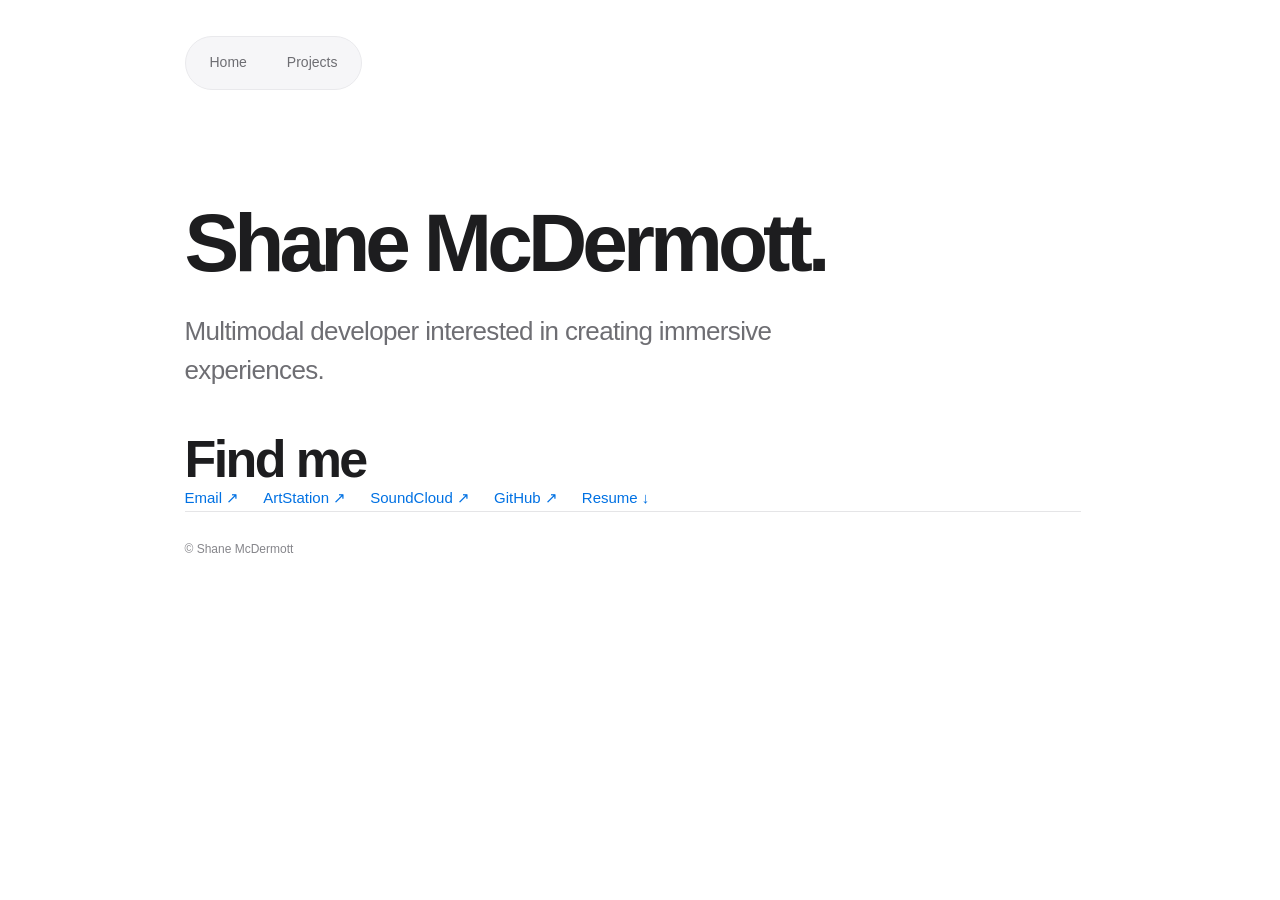
==== index.html @ 197b5765 "new" ====
<!doctype html>
<html lang="en">
<head>
    <meta charset="utf-8">
    <meta name="viewport" content="width=device-width, initial-scale=1">
    <meta name="description" content="Shane McDermott — multimodal developer interested in creating immersive experiences.">
    <title>Shane McDermott</title>
    <link rel="stylesheet" href="apple.css">
</head>

<body>
    <main>
        <nav class="site-nav" aria-label="Main navigation">
            <a href="index.html" aria-current="page">Home</a>
            <a href="projects.html">Projects</a>
        </nav>

        <header>
            <h1>Shane McDermott.</h1>
            <p class="intro">Multimodal developer interested in creating immersive experiences.</p>
        </header>

        <section class="find-me">
            <h2>Find me</h2>

            <div class="links">
                <a href="mailto:spmcder@gmail.com">Email ↗</a>

                <a
                    href="https://www.artstation.com/shanemcder"
                    target="_blank"
                    rel="noopener noreferrer"
                >ArtStation ↗</a>

                <a
                    href="https://soundcloud.com/centurycentury"
                    target="_blank"
                    rel="noopener noreferrer"
                >SoundCloud ↗</a>

                <a
                    href="https://github.com/shanemcder"
                    target="_blank"
                    rel="noopener noreferrer"
                >GitHub ↗</a>

                <a
                    href="resume.pdf"
                    download="Shane_McDermott_Resume.pdf"
                >Resume ↓</a>
            </div>
        </section>

        <footer>© Shane McDermott</footer>
    </main>
</body>
</html>
---- apple.css ----
:root
{
    font-family:
        -apple-system,
        BlinkMacSystemFont,
        "SF Pro Display",
        "Segoe UI",
        sans-serif;

    color-scheme: light;
    -webkit-font-smoothing: antialiased;

    scroll-behavior: smooth;
}

*
{
    box-sizing: border-box;
}

html
{
    overflow-y: scroll;
    scrollbar-gutter: stable;
    scroll-behavior: smooth;
}

body
{
    margin: 0;

    background: #fff;
    color: #1d1d1f;

    line-height: 1.65;
}

main
{
    max-width: 960px;

    margin: auto;

    padding: 36px 32px 64px;
}

a
{
    color: inherit;

    text-underline-offset: 4px;
}

a:focus-visible
{
    outline: 3px solid #0071e3;

    outline-offset: 5px;

    border-radius: 4px;
}


/* =========================
   NAVIGATION
   ========================= */

nav.site-nav
{
    position: sticky;

    top: 20px;

    z-index: 20;

    display: flex;

    align-items: center;
    flex-wrap: wrap;

    width: fit-content;
    max-width: 100%;

    gap: 4px;

    padding: 6px;

    margin: 0 0 112px;

    border: 1px solid #e9e9ec;
    border-radius: 999px;

    background: rgba(245, 245, 247, 0.88);

    backdrop-filter: blur(18px);
    -webkit-backdrop-filter: blur(18px);

    font-size: 14px;
    line-height: 1.4;
}

nav.site-nav a
{
    padding: 10px 18px;

    border-radius: 999px;

    color: #6e6e73;

    text-decoration: none;

    transition:
        background 180ms ease,
        color 180ms ease;
}

nav.site-nav a:hover
{
    color: #1d1d1f;

    background: #ebebee;
}


/* =========================
   TYPOGRAPHY
   ========================= */

h1
{
    max-width: 760px;

    margin: 0 0 28px;

    font-size: clamp(52px, 8vw, 82px);

    font-weight: 600;

    letter-spacing: -0.06em;

    line-height: 1;
}

h2
{
    margin: 0;

    font-size: clamp(36px, 5vw, 52px);

    font-weight: 600;

    letter-spacing: -0.05em;

    line-height: 1.05;
}

h3
{
    margin: 0 0 20px;

    font-size: clamp(30px, 4vw, 42px);

    font-weight: 600;

    letter-spacing: -0.045em;

    line-height: 1.1;
}

.eyebrow
{
    margin: 0 0 18px;

    color: #86868b;

    font-size: 12px;

    font-weight: 600;

    letter-spacing: 0.1em;

    text-transform: uppercase;
}


/* =========================
   HERO
   ========================= */

.hero
{
    min-height: 62vh;

    padding-bottom: 120px;
}

.intro
{
    max-width: 660px;

    margin: 0 0 42px;

    color: #6e6e73;

    font-size: clamp(20px, 2.7vw, 26px);

    font-weight: 400;

    letter-spacing: -0.025em;

    line-height: 1.5;
}


/* =========================
   LINKS
   ========================= */

.links
{
    display: flex;

    flex-wrap: wrap;

    gap: 24px;

    font-size: 15px;
}

.links a,
.video-link a
{
    color: #0071e3;

    text-decoration: none;
}

.links a:hover,
.video-link a:hover
{
    text-decoration: underline;
}


/* =========================
   SECTIONS
   ========================= */

.projects,
.about,
.contact
{
    scroll-margin-top: 120px;
}

.projects
{
    padding-top: 96px;
}

.section-heading
{
    margin-bottom: 72px;
}


/* =========================
   PROJECTS
   ========================= */

.project
{
    padding: 72px 0;

    border-top: 1px solid #e5e5e7;
}

.project:last-child
{
    border-bottom: 1px solid #e5e5e7;
}

.project p
{
    max-width: 680px;

    margin: 0 0 18px;

    color: #6e6e73;

    font-size: 17px;
}

.project .category
{
    margin-bottom: 18px;

    color: #86868b;

    font-size: 11px;

    font-weight: 600;

    letter-spacing: 0.1em;

    text-transform: uppercase;
}

.project .project-lead
{
    max-width: 720px;

    margin-bottom: 26px;

    color: #1d1d1f;

    font-size: 21px;

    letter-spacing: -0.02em;

    line-height: 1.5;
}

.project .tools
{
    margin: 30px 0;

    color: #86868b;

    font-size: 13px;
}


/* =========================
   VIDEO
   ========================= */

.project-video
{
    width: 100%;

    aspect-ratio: 16 / 9;

    overflow: hidden;

    margin-top: 40px;

    border: 1px solid #e5e5e7;

    border-radius: 24px;

    background: #f5f5f7;
}

.project-video iframe
{
    display: block;

    width: 100%;
    height: 100%;

    border: 0;
}

.project .video-link
{
    margin-top: 16px;

    font-size: 14px;
}


/* =========================
   CENTURY CENTURY
   ========================= */

.century-project
{
    padding-top: 88px;
    padding-bottom: 88px;
}

.project-button
{
    display: inline-flex;

    align-items: center;

    margin-top: 18px;

    padding: 13px 22px;

    border-radius: 999px;

    background: #1d1d1f;

    color: #fff;

    font-size: 14px;

    font-weight: 500;

    text-decoration: none;

    transition:
        transform 180ms ease,
        background 180ms ease;
}

.project-button:hover
{
    background: #000;

    transform: translateY(-2px);
}


/* =========================
   ABOUT
   ========================= */

.about
{
    padding: 140px 0;

    border-bottom: 1px solid #e5e5e7;
}

.about h2
{
    margin-bottom: 36px;
}

.about > p:not(.eyebrow)
{
    max-width: 700px;

    margin: 0 0 22px;

    color: #6e6e73;

    font-size: 19px;

    letter-spacing: -0.015em;

    line-height: 1.65;
}


/* =========================
   CONTACT
   ========================= */

.contact
{
    padding: 140px 0 120px;
}

.contact h2
{
    margin-bottom: 28px;
}

.contact > p:not(.eyebrow)
{
    max-width: 620px;

    margin: 0 0 36px;

    color: #6e6e73;

    font-size: 18px;
}


/* =========================
   FOOTER
   ========================= */

footer
{
    padding-top: 28px;

    border-top: 1px solid #e5e5e7;

    color: #86868b;

    font-size: 12px;
}


/* =========================
   MOBILE
   ========================= */

@media (max-width: 600px)
{
    main
    {
        padding: 24px 22px 48px;
    }

    nav.site-nav
    {
        top: 12px;

        margin-bottom: 80px;
    }

    nav.site-nav a
    {
        padding: 9px 12px;

        font-size: 13px;
    }

    .hero
    {
        min-height: auto;

        padding-bottom: 100px;
    }

    .intro
    {
        margin-bottom: 36px;
    }

    .projects
    {
        padding-top: 72px;
    }

    .section-heading
    {
        margin-bottom: 52px;
    }

    .project
    {
        padding: 56px 0;
    }

    .project-video
    {
        margin-top: 32px;

        border-radius: 14px;
    }

    .about,
    .contact
    {
        padding: 100px 0;
    }
}


/* =========================
   REDUCED MOTION
   ========================= */

@media (prefers-reduced-motion: reduce)
{
    html
    {
        scroll-behavior: auto;
    }

    nav.site-nav a,
    .project-button
    {
        transition: none;
    }

    .project-button:hover
    {
        transform: none;
    }
}
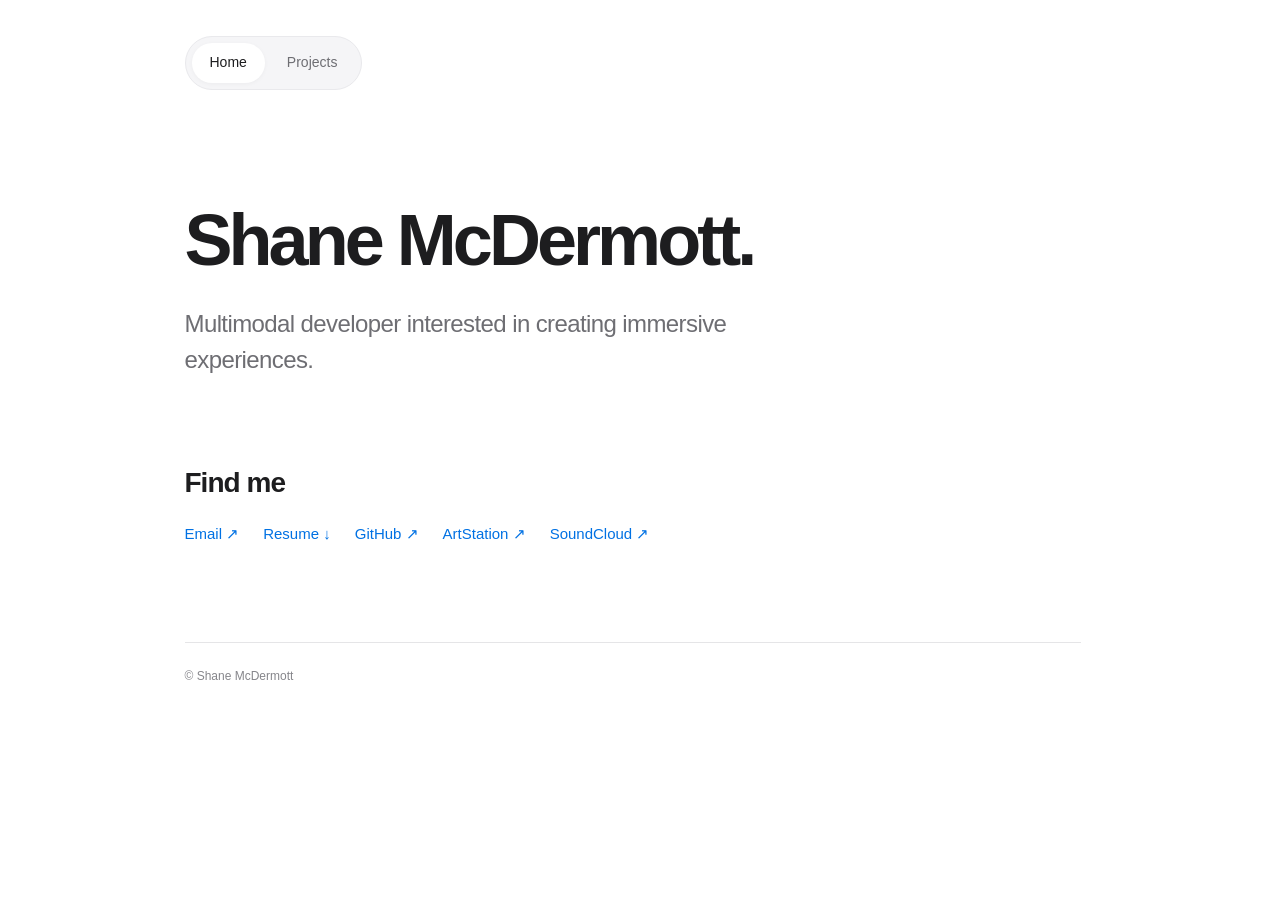
==== commit 82475709: "new vers" ====
--- a/index.html
+++ b/index.html
@@ -21,35 +21,35 @@
         </header>
 
         <section class="find-me">
-            <h2>Find me</h2>
+    <h2>Find me</h2>
 
-            <div class="links">
-                <a href="mailto:spmcder@gmail.com">Email ↗</a>
+    <div class="links">
+        <a href="mailto:spmcder@gmail.com">Email ↗</a>
 
-                <a
-                    href="https://www.artstation.com/shanemcder"
-                    target="_blank"
-                    rel="noopener noreferrer"
-                >ArtStation ↗</a>
+        <a
+            href="resume.pdf"
+            download="Shane_McDermott_Resume.pdf"
+        >Resume ↓</a>
 
-                <a
-                    href="https://soundcloud.com/centurycentury"
-                    target="_blank"
-                    rel="noopener noreferrer"
-                >SoundCloud ↗</a>
+        <a
+            href="https://github.com/shanemcder"
+            target="_blank"
+            rel="noopener noreferrer"
+        >GitHub ↗</a>
 
-                <a
-                    href="https://github.com/shanemcder"
-                    target="_blank"
-                    rel="noopener noreferrer"
-                >GitHub ↗</a>
+        <a
+            href="https://www.artstation.com/shanemcder"
+            target="_blank"
+            rel="noopener noreferrer"
+        >ArtStation ↗</a>
 
-                <a
-                    href="resume.pdf"
-                    download="Shane_McDermott_Resume.pdf"
-                >Resume ↓</a>
-            </div>
-        </section>
+        <a
+            href="https://soundcloud.com/centurycentury"
+            target="_blank"
+            rel="noopener noreferrer"
+        >SoundCloud ↗</a>
+    </div>
+</section>
 
         <footer>© Shane McDermott</footer>
     </main>
--- a/apple.css
+++ b/apple.css
@@ -1,16 +1,8 @@
 :root
 {
-    font-family:
-        -apple-system,
-        BlinkMacSystemFont,
-        "SF Pro Display",
-        "Segoe UI",
-        sans-serif;
-
+    font-family: -apple-system, BlinkMacSystemFont, "SF Pro Display", "Segoe UI", sans-serif;
     color-scheme: light;
     -webkit-font-smoothing: antialiased;
-
-    scroll-behavior: smooth;
 }
 
 *
@@ -22,59 +14,54 @@
 {
     overflow-y: scroll;
     scrollbar-gutter: stable;
-    scroll-behavior: smooth;
 }
 
 body
 {
     margin: 0;
-
     background: #fff;
     color: #1d1d1f;
-
     line-height: 1.65;
 }
 
 main
 {
     max-width: 960px;
-
     margin: auto;
-
     padding: 36px 32px 64px;
 }
 
 a
 {
     color: inherit;
-
     text-underline-offset: 4px;
 }
 
-a:focus-visible
+button,
+input
+{
+    font: inherit;
+}
+
+button
+{
+    cursor: pointer;
+}
+
+a:focus-visible,
+button:focus-visible,
+input:focus-visible
 {
     outline: 3px solid #0071e3;
-
     outline-offset: 5px;
-
-    border-radius: 4px;
-}
-
-
-/* =========================
-   NAVIGATION
-   ========================= */
+}
+
+
+/* NAVIGATION */
 
 nav.site-nav
 {
-    position: sticky;
-
-    top: 20px;
-
-    z-index: 20;
-
     display: flex;
-
     align-items: center;
     flex-wrap: wrap;
 
@@ -90,10 +77,7 @@
     border: 1px solid #e9e9ec;
     border-radius: 999px;
 
-    background: rgba(245, 245, 247, 0.88);
-
-    backdrop-filter: blur(18px);
-    -webkit-backdrop-filter: blur(18px);
+    background: #f5f5f7;
 
     font-size: 14px;
     line-height: 1.4;
@@ -117,109 +101,76 @@
 nav.site-nav a:hover
 {
     color: #1d1d1f;
-
     background: #ebebee;
 }
 
-
-/* =========================
-   TYPOGRAPHY
-   ========================= */
+nav.site-nav a[aria-current="page"]
+{
+    color: #1d1d1f;
+    background: #fff;
+
+    text-decoration: none;
+
+    box-shadow: 0 1px 4px #0000000a;
+}
+
+
+/* HEADINGS */
 
 h1
 {
-    max-width: 760px;
+    font-size: clamp(44px, 7vw, 72px);
+
+    font-weight: 600;
+
+    letter-spacing: -0.055em;
+
+    line-height: 1.06;
 
     margin: 0 0 28px;
-
-    font-size: clamp(52px, 8vw, 82px);
+}
+
+h2
+{
+    font-size: 28px;
 
     font-weight: 600;
 
-    letter-spacing: -0.06em;
-
-    line-height: 1;
-}
-
-h2
-{
-    margin: 0;
-
-    font-size: clamp(36px, 5vw, 52px);
-
-    font-weight: 600;
-
-    letter-spacing: -0.05em;
-
-    line-height: 1.05;
-}
-
-h3
-{
-    margin: 0 0 20px;
-
-    font-size: clamp(30px, 4vw, 42px);
-
-    font-weight: 600;
-
-    letter-spacing: -0.045em;
-
-    line-height: 1.1;
-}
-
-.eyebrow
-{
-    margin: 0 0 18px;
-
-    color: #86868b;
-
-    font-size: 12px;
-
-    font-weight: 600;
-
-    letter-spacing: 0.1em;
-
-    text-transform: uppercase;
-}
-
-
-/* =========================
-   HERO
-   ========================= */
-
-.hero
-{
-    min-height: 62vh;
-
-    padding-bottom: 120px;
-}
+    letter-spacing: -0.035em;
+
+    line-height: 1.2;
+
+    margin: 0 0 22px;
+}
+
+
+/* HOME */
 
 .intro
 {
-    max-width: 660px;
-
-    margin: 0 0 42px;
+    max-width: 620px;
+
+    font-size: clamp(19px, 2.5vw, 24px);
+
+    font-weight: 400;
+
+    letter-spacing: -0.025em;
+
+    line-height: 1.5;
 
     color: #6e6e73;
 
-    font-size: clamp(20px, 2.7vw, 26px);
-
-    font-weight: 400;
-
-    letter-spacing: -0.025em;
-
-    line-height: 1.5;
-}
-
-
-/* =========================
-   LINKS
-   ========================= */
+    margin: 0 0 88px;
+}
+
+.find-me
+{
+    margin-bottom: 96px;
+}
 
 .links
 {
     display: flex;
-
     flex-wrap: wrap;
 
     gap: 24px;
@@ -242,98 +193,68 @@
 }
 
 
-/* =========================
-   SECTIONS
-   ========================= */
-
-.projects,
-.about,
-.contact
-{
-    scroll-margin-top: 120px;
-}
+/* PROJECTS */
 
 .projects
 {
-    padding-top: 96px;
-}
-
-.section-heading
-{
-    margin-bottom: 72px;
-}
-
-
-/* =========================
-   PROJECTS
-   ========================= */
-
-.project
-{
-    padding: 72px 0;
+    margin-top: 64px;
+    margin-bottom: 80px;
+}
+
+article
+{
+    padding: 40px 0;
 
     border-top: 1px solid #e5e5e7;
 }
 
-.project:last-child
-{
-    border-bottom: 1px solid #e5e5e7;
-}
-
-.project p
+article:first-child
+{
+    padding-top: 32px;
+}
+
+article h2
+{
+    margin-bottom: 18px;
+}
+
+article p
 {
     max-width: 680px;
 
+    font-size: 17px;
+
+    color: #6e6e73;
+
     margin: 0 0 18px;
-
-    color: #6e6e73;
-
-    font-size: 17px;
-}
-
-.project .category
-{
-    margin-bottom: 18px;
+}
+
+article .category
+{
+    font-size: 11px;
+
+    font-weight: 600;
+
+    letter-spacing: 0.1em;
+
+    text-transform: uppercase;
 
     color: #86868b;
 
-    font-size: 11px;
-
-    font-weight: 600;
-
-    letter-spacing: 0.1em;
-
-    text-transform: uppercase;
-}
-
-.project .project-lead
-{
-    max-width: 720px;
-
-    margin-bottom: 26px;
-
-    color: #1d1d1f;
-
-    font-size: 21px;
-
-    letter-spacing: -0.02em;
-
-    line-height: 1.5;
-}
-
-.project .tools
-{
-    margin: 30px 0;
+    margin-bottom: 16px;
+}
+
+.tools
+{
+    margin: 24px 0;
+
+    font-size: 13px;
 
     color: #86868b;
-
-    font-size: 13px;
-}
-
-
-/* =========================
-   VIDEO
-   ========================= */
+}
+
+
+/* PROJECT VIDEO */
 
 .project-video
 {
@@ -343,13 +264,13 @@
 
     overflow: hidden;
 
-    margin-top: 40px;
-
     border: 1px solid #e5e5e7;
 
-    border-radius: 24px;
+    border-radius: 20px;
 
     background: #f5f5f7;
+
+    margin-top: 32px;
 }
 
 .project-video iframe
@@ -362,7 +283,7 @@
     border: 0;
 }
 
-.project .video-link
+article .video-link
 {
     margin-top: 16px;
 
@@ -370,128 +291,21 @@
 }
 
 
-/* =========================
-   CENTURY CENTURY
-   ========================= */
-
-.century-project
-{
-    padding-top: 88px;
-    padding-bottom: 88px;
-}
-
-.project-button
-{
-    display: inline-flex;
-
-    align-items: center;
-
-    margin-top: 18px;
-
-    padding: 13px 22px;
-
-    border-radius: 999px;
-
-    background: #1d1d1f;
-
-    color: #fff;
-
-    font-size: 14px;
-
-    font-weight: 500;
-
-    text-decoration: none;
-
-    transition:
-        transform 180ms ease,
-        background 180ms ease;
-}
-
-.project-button:hover
-{
-    background: #000;
-
-    transform: translateY(-2px);
-}
-
-
-/* =========================
-   ABOUT
-   ========================= */
-
-.about
-{
-    padding: 140px 0;
-
-    border-bottom: 1px solid #e5e5e7;
-}
-
-.about h2
-{
-    margin-bottom: 36px;
-}
-
-.about > p:not(.eyebrow)
-{
-    max-width: 700px;
-
-    margin: 0 0 22px;
-
-    color: #6e6e73;
-
-    font-size: 19px;
-
-    letter-spacing: -0.015em;
-
-    line-height: 1.65;
-}
-
-
-/* =========================
-   CONTACT
-   ========================= */
-
-.contact
-{
-    padding: 140px 0 120px;
-}
-
-.contact h2
-{
-    margin-bottom: 28px;
-}
-
-.contact > p:not(.eyebrow)
-{
-    max-width: 620px;
-
-    margin: 0 0 36px;
-
-    color: #6e6e73;
-
-    font-size: 18px;
-}
-
-
-/* =========================
-   FOOTER
-   ========================= */
+/* FOOTER */
 
 footer
 {
-    padding-top: 28px;
+    padding-top: 24px;
 
     border-top: 1px solid #e5e5e7;
 
+    font-size: 12px;
+
     color: #86868b;
-
-    font-size: 12px;
-}
-
-
-/* =========================
-   MOBILE
-   ========================= */
+}
+
+
+/* MOBILE */
 
 @media (max-width: 600px)
 {
@@ -502,8 +316,6 @@
 
     nav.site-nav
     {
-        top: 12px;
-
         margin-bottom: 80px;
     }
 
@@ -514,67 +326,39 @@
         font-size: 13px;
     }
 
-    .hero
-    {
-        min-height: auto;
-
-        padding-bottom: 100px;
+    h1
+    {
+        font-size: 44px;
     }
 
     .intro
     {
-        margin-bottom: 36px;
+        margin-bottom: 64px;
     }
 
     .projects
     {
-        padding-top: 72px;
-    }
-
-    .section-heading
-    {
-        margin-bottom: 52px;
-    }
-
-    .project
-    {
-        padding: 56px 0;
+        margin-top: 48px;
+    }
+
+    article
+    {
+        padding: 36px 0;
     }
 
     .project-video
     {
-        margin-top: 32px;
-
         border-radius: 14px;
     }
-
-    .about,
-    .contact
-    {
-        padding: 100px 0;
-    }
-}
-
-
-/* =========================
-   REDUCED MOTION
-   ========================= */
+}
+
+
+/* REDUCED MOTION */
 
 @media (prefers-reduced-motion: reduce)
 {
-    html
-    {
-        scroll-behavior: auto;
-    }
-
-    nav.site-nav a,
-    .project-button
+    nav.site-nav a
     {
         transition: none;
     }
-
-    .project-button:hover
-    {
-        transform: none;
-    }
 }
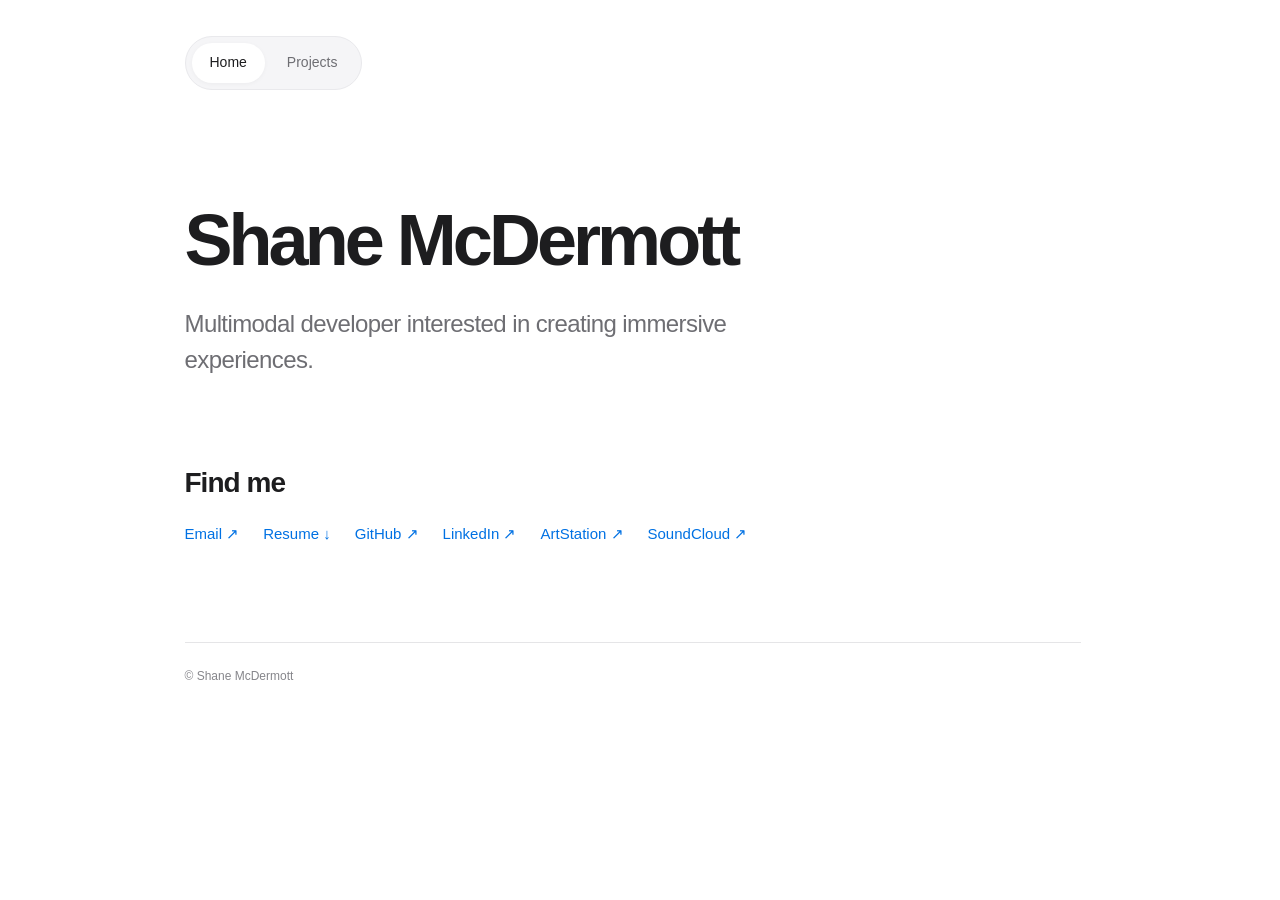
==== commit 7e2a9bfd: "change" ====
--- a/index.html
+++ b/index.html
@@ -16,7 +16,7 @@
         </nav>
 
         <header>
-            <h1>Shane McDermott.</h1>
+            <h1>Shane McDermott</h1>
             <p class="intro">Multimodal developer interested in creating immersive experiences.</p>
         </header>
 
@@ -38,6 +38,12 @@
         >GitHub ↗</a>
 
         <a
+            href="https://www.linkedin.com/in/shanemcdermott-ucf/"
+            target="_blank"
+            rel="noopener noreferrer"
+        >LinkedIn ↗</a>
+
+        <a
             href="https://www.artstation.com/shanemcder"
             target="_blank"
             rel="noopener noreferrer"
--- a/apple.css
+++ b/apple.css
@@ -69,9 +69,7 @@
     max-width: 100%;
 
     gap: 4px;
-
     padding: 6px;
-
     margin: 0 0 112px;
 
     border: 1px solid #e9e9ec;
@@ -254,32 +252,71 @@
 }
 
 
-/* PROJECT VIDEO */
-
-.project-video
-{
-    width: 100%;
-
-    aspect-ratio: 16 / 9;
+/* ST. AUGUSTINE GALLERY */
+
+.project-gallery
+{
+    display: grid;
+
+    grid-template-columns: 1fr 1fr;
+
+    gap: 16px;
+
+    margin-top: 32px;
+    margin-bottom: 16px;
+}
+
+.project-gallery figure
+{
+    margin: 0;
 
     overflow: hidden;
 
     border: 1px solid #e5e5e7;
-
     border-radius: 20px;
 
     background: #f5f5f7;
-
-    margin-top: 32px;
-}
-
-.project-video iframe
+}
+
+.project-gallery img
 {
     display: block;
 
     width: 100%;
     height: 100%;
 
+    aspect-ratio: 4 / 3;
+
+    object-fit: cover;
+}
+
+
+/* PROJECT VIDEO */
+
+.project-video
+{
+    width: 100%;
+
+    aspect-ratio: 16 / 9;
+
+    overflow: hidden;
+
+    border: 1px solid #e5e5e7;
+
+    border-radius: 20px;
+
+    background: #f5f5f7;
+
+    margin-top: 16px;
+}
+
+.project-video iframe
+{
+    display: block;
+
+    width: 100%;
+    height: 100%;
+
     border: 0;
 }
 
@@ -291,6 +328,136 @@
 }
 
 
+/* TASKMASTER CAROUSEL */
+
+.taskmaster-carousel
+{
+    position: relative;
+
+    display: flex;
+
+    align-items: center;
+    justify-content: center;
+
+    gap: 24px;
+
+    margin-top: 36px;
+}
+
+.carousel-screen
+{
+    display: flex;
+
+    align-items: center;
+    justify-content: center;
+
+    width: 100%;
+    max-width: 340px;
+
+    overflow: hidden;
+
+    border: 1px solid #e5e5e7;
+    border-radius: 24px;
+
+    background: #f5f5f7;
+
+    box-shadow: 0 12px 30px #0000000d;
+}
+
+.carousel-screen img
+{
+    display: block;
+
+    width: 100%;
+    height: auto;
+
+    user-select: none;
+
+    -webkit-user-drag: none;
+}
+
+.carousel-arrow
+{
+    display: flex;
+
+    align-items: center;
+    justify-content: center;
+
+    flex-shrink: 0;
+
+    width: 44px;
+    height: 44px;
+
+    padding: 0;
+
+    border: 1px solid #e5e5e7;
+    border-radius: 50%;
+
+    background: #f5f5f7;
+
+    color: #1d1d1f;
+
+    font-size: 30px;
+    font-weight: 300;
+
+    line-height: 1;
+
+    transition:
+        background 180ms ease,
+        transform 180ms ease;
+}
+
+.carousel-arrow:hover
+{
+    background: #ebebee;
+
+    transform: scale(1.05);
+}
+
+.carousel-dots
+{
+    display: flex;
+
+    align-items: center;
+    justify-content: center;
+
+    gap: 8px;
+
+    margin-top: 20px;
+}
+
+.carousel-dot
+{
+    width: 7px;
+    height: 7px;
+
+    padding: 0;
+
+    border: 0;
+    border-radius: 50%;
+
+    background: #d2d2d7;
+
+    cursor: pointer;
+
+    transition:
+        background 180ms ease,
+        transform 180ms ease;
+}
+
+.carousel-dot:hover
+{
+    background: #86868b;
+}
+
+.carousel-dot.active
+{
+    background: #1d1d1f;
+
+    transform: scale(1.2);
+}
+
+
 /* FOOTER */
 
 footer
@@ -346,10 +513,57 @@
         padding: 36px 0;
     }
 
+
+    /* ST. AUGUSTINE */
+
+    .project-gallery
+    {
+        grid-template-columns: 1fr;
+
+        gap: 14px;
+    }
+
+    .project-gallery figure
+    {
+        border-radius: 14px;
+    }
+
     .project-video
     {
         border-radius: 14px;
     }
+
+
+    /* TASKMASTER */
+
+    .taskmaster-carousel
+    {
+        gap: 10px;
+
+        margin-top: 30px;
+    }
+
+    .carousel-screen
+    {
+        max-width: 280px;
+
+        border-radius: 18px;
+    }
+
+    .carousel-arrow
+    {
+        width: 36px;
+        height: 36px;
+
+        font-size: 26px;
+    }
+
+    .carousel-dots
+    {
+        gap: 7px;
+
+        margin-top: 16px;
+    }
 }
 
 
@@ -357,8 +571,16 @@
 
 @media (prefers-reduced-motion: reduce)
 {
-    nav.site-nav a
+    nav.site-nav a,
+    .carousel-arrow,
+    .carousel-dot
     {
         transition: none;
     }
+
+    .carousel-arrow:hover,
+    .carousel-dot.active
+    {
+        transform: none;
+    }
 }
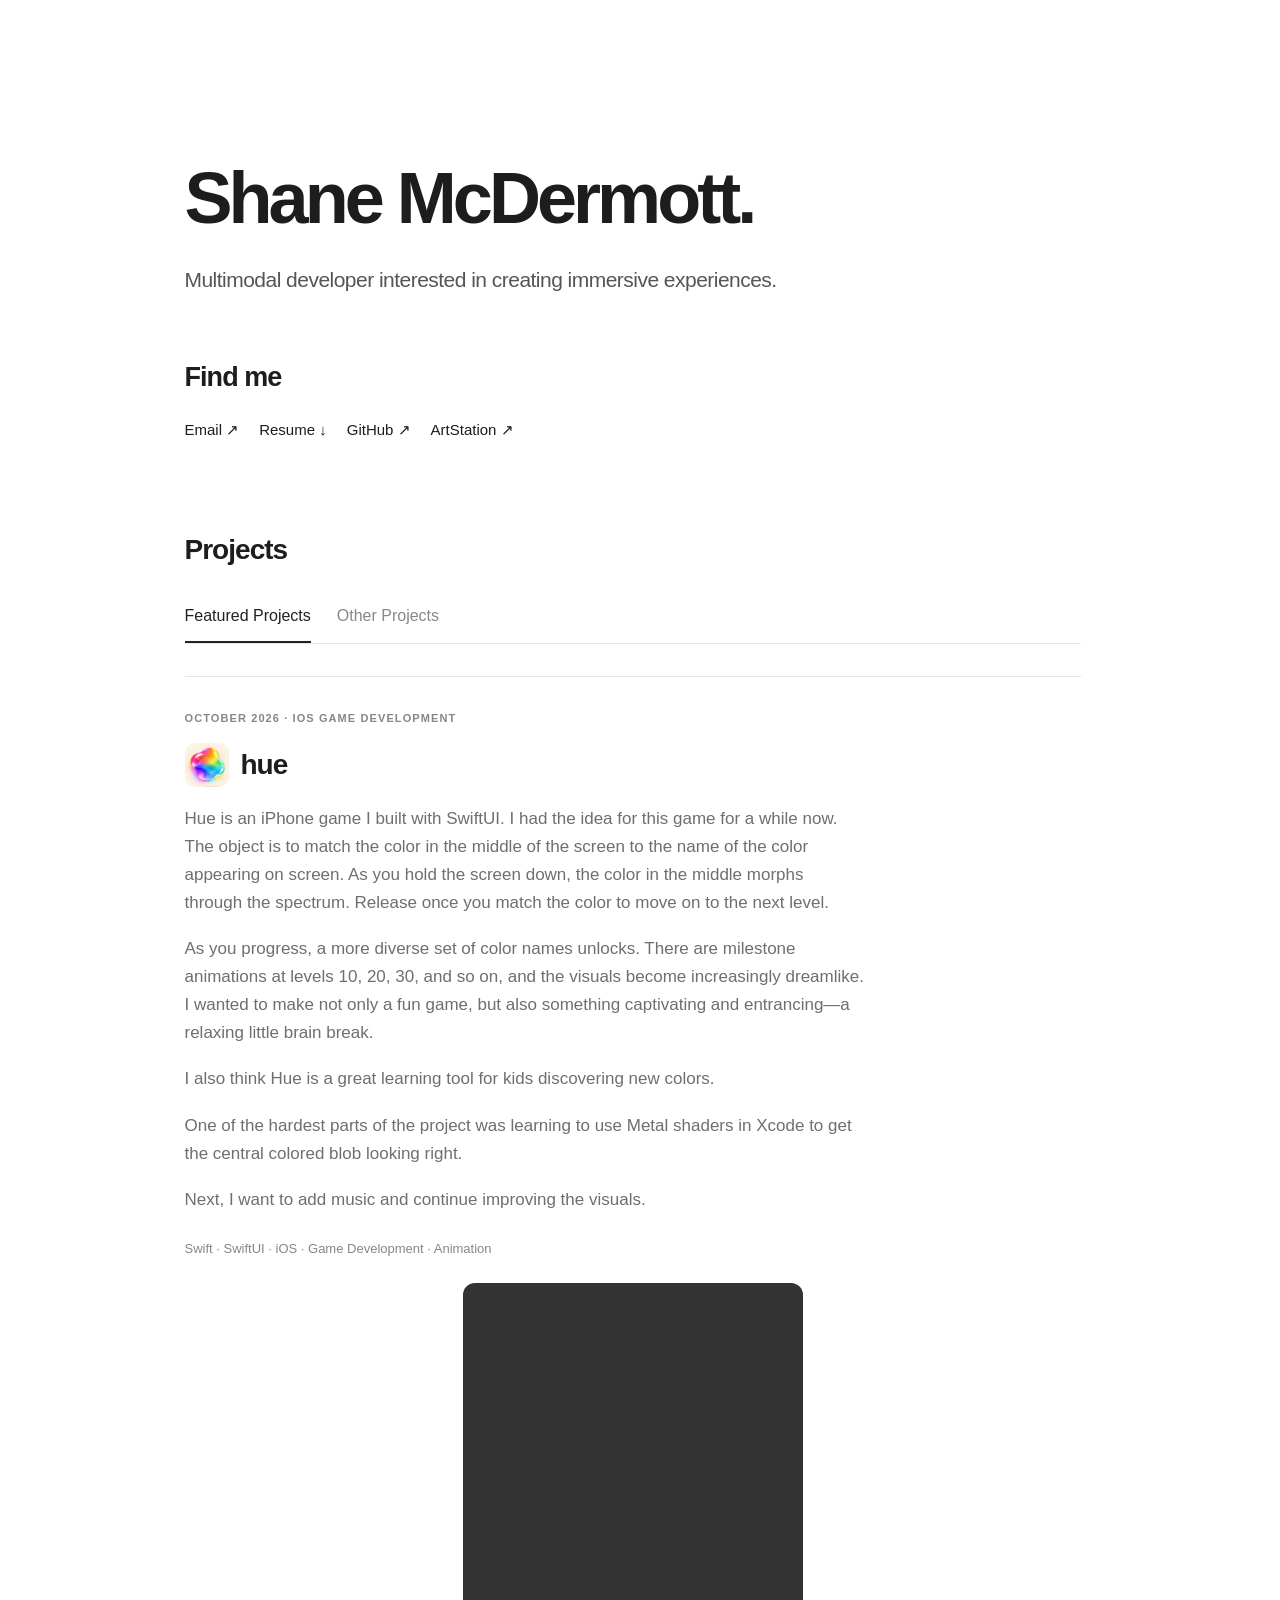
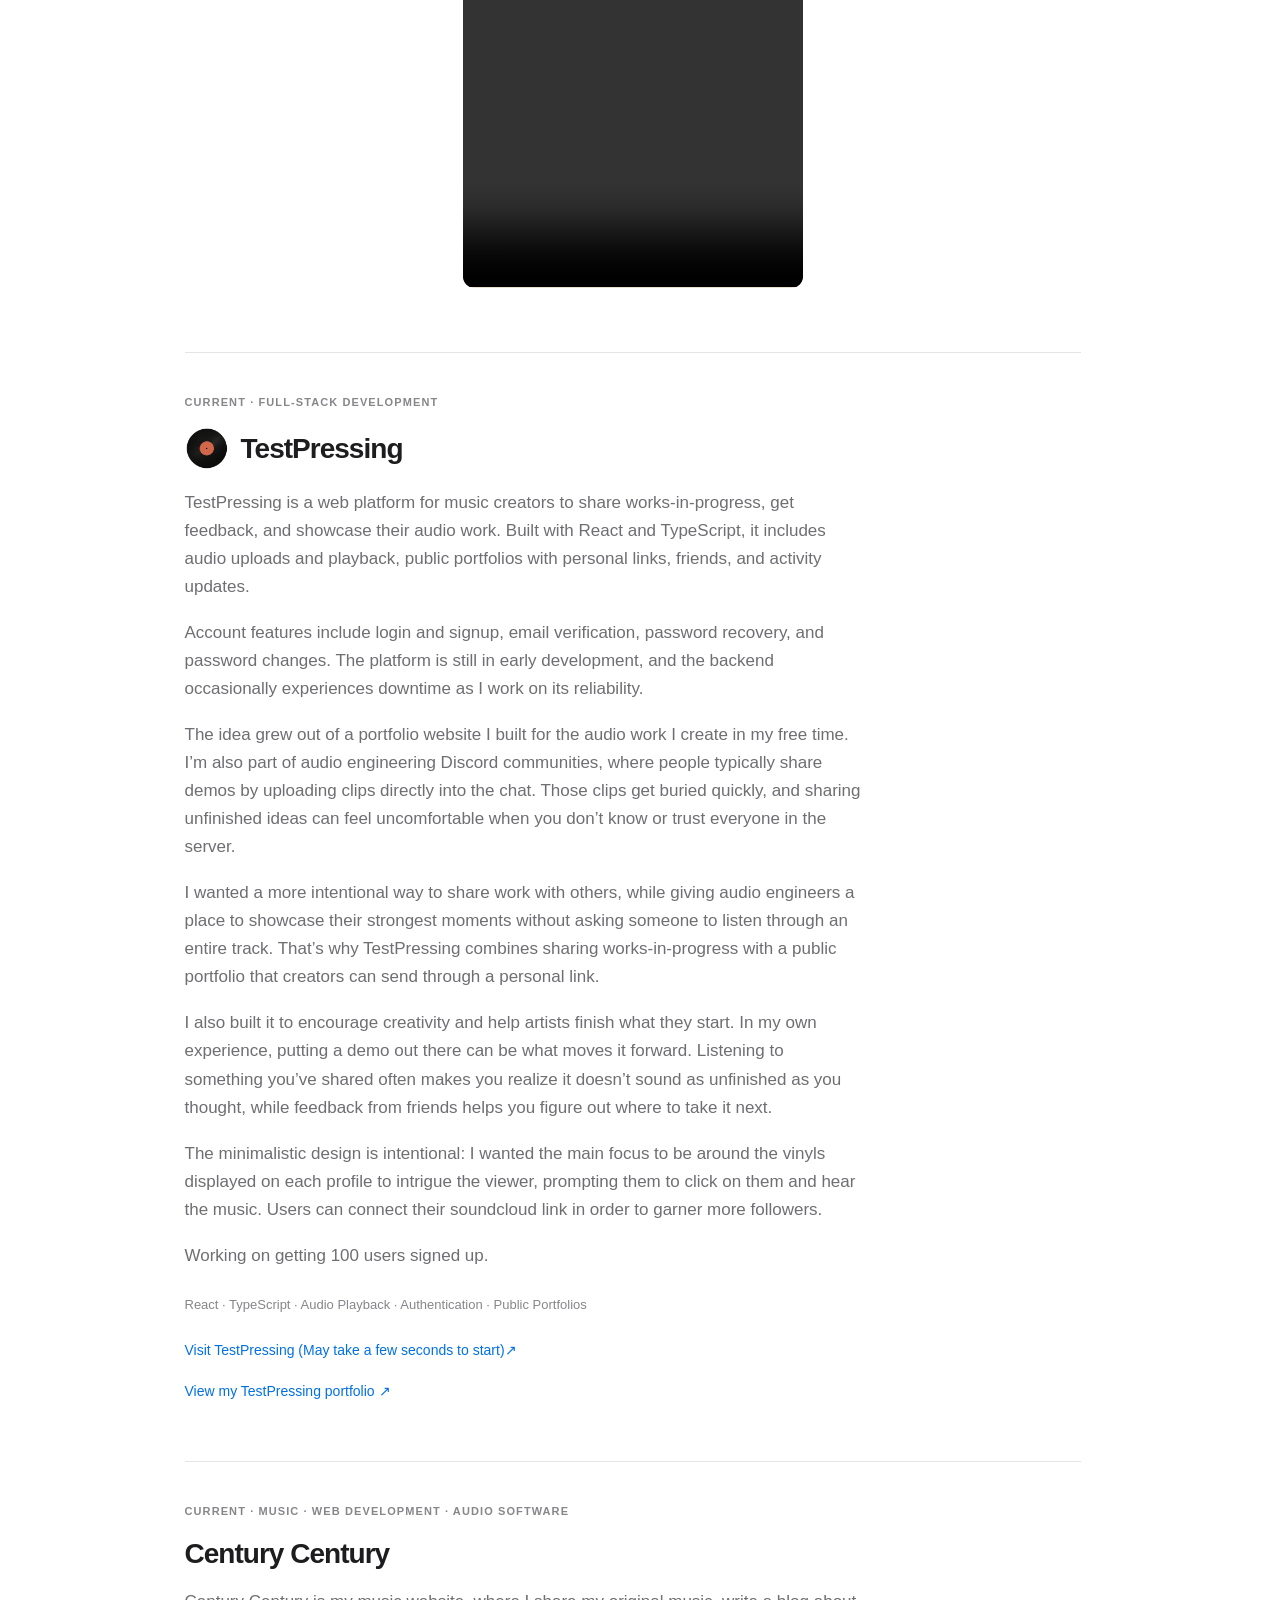
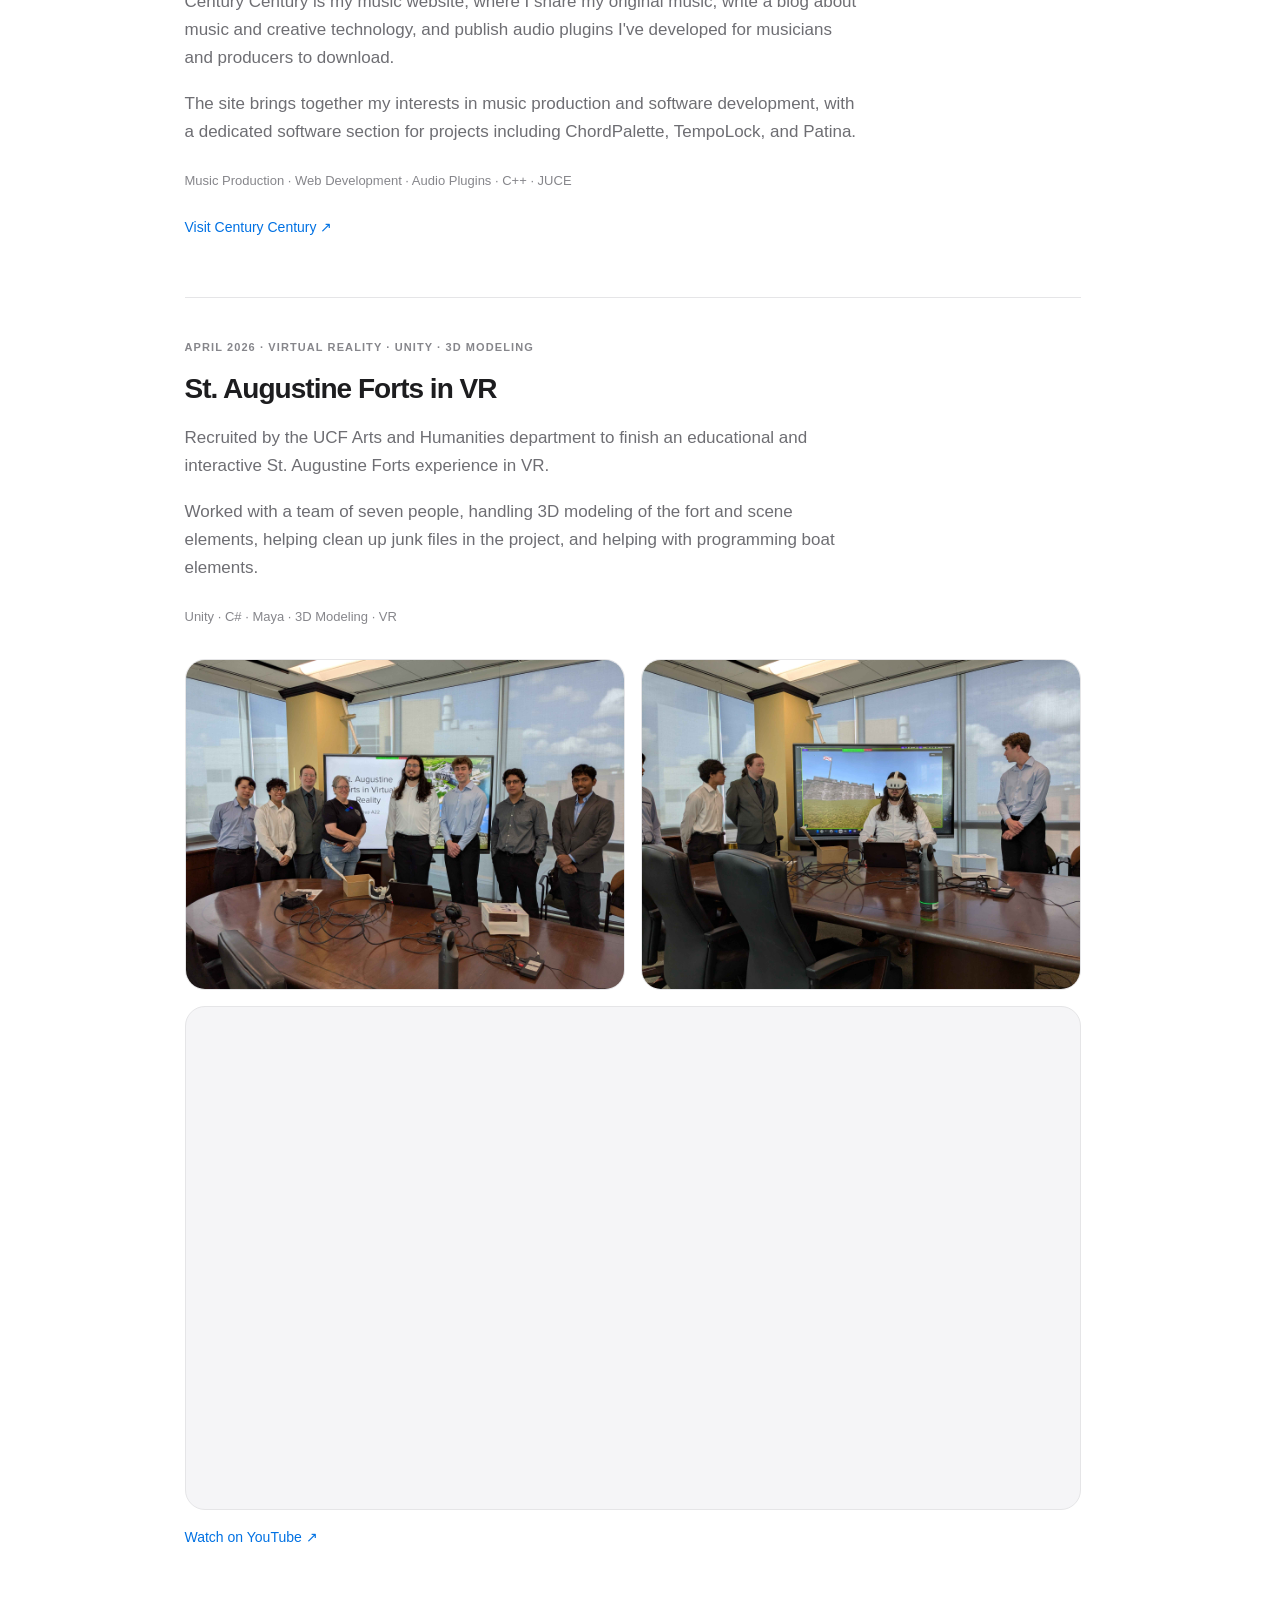
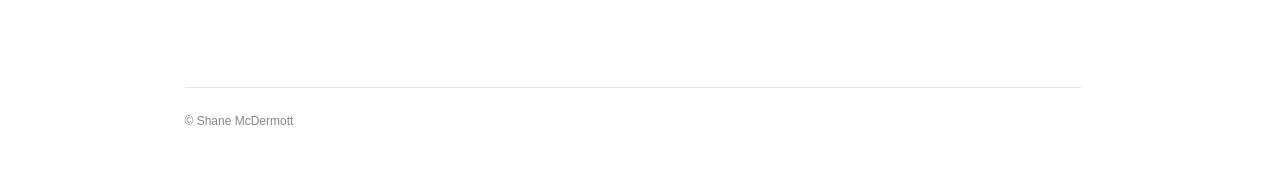
==== commit 1b2abc40: "Update site" ====
--- a/index.html
+++ b/index.html
@@ -1,63 +1,474 @@
-<!doctype html>
+<!DOCTYPE html>
 <html lang="en">
-<head>
-    <meta charset="utf-8">
-    <meta name="viewport" content="width=device-width, initial-scale=1">
-    <meta name="description" content="Shane McDermott — multimodal developer interested in creating immersive experiences.">
-    <title>Shane McDermott</title>
-    <link rel="stylesheet" href="apple.css">
-</head>
+ <head>
+  <meta charset="utf-8"/>
+  <meta content="width=device-width, initial-scale=1" name="viewport"/>
+  <meta content="Shane McDermott — software, music, and creative technology projects." name="description"/>
+  <title>
+   Shane McDermott — Projects
+  </title>
+  <link href="apple.css" rel="stylesheet"/>
+  <style>
+   .project-title-with-icon { display: flex; align-items: center; gap: 12px; }
+        .project-title-icon { width: 44px; height: 44px; object-fit: contain; flex-shrink: 0; border-radius: 10px; }
+        @media (max-width: 600px) { .project-title-icon { width: 38px; height: 38px; } }
+    
+        .project-tabs { display:flex; gap:26px; flex-wrap:wrap; margin: 8px 0 32px; border-bottom:1px solid #e8e8e8; }
+        .project-tab { border:0; border-bottom:2px solid transparent; background:transparent; color:#888; font:inherit; font-weight:500; padding:12px 0; cursor:pointer; }
+        .project-tab[aria-selected="true"] { color:#222; border-bottom-color:#222; }
+        .project-tab:focus-visible { outline:2px solid currentColor; outline-offset:3px; }
+        .project-panel[hidden] { display:none !important; }
 
-<body>
-    <main>
-        <nav class="site-nav" aria-label="Main navigation">
-            <a href="index.html" aria-current="page">Home</a>
-            <a href="projects.html">Projects</a>
-        </nav>
+/* Single-page home + portfolio */
+main { padding-top: 160px; }
+@media (max-width: 600px) { main { padding-top: 100px; } }
+header .intro { font-size:21px; max-width:610px; color:#555; margin:0 0 65px; }
+.home-contact { margin:0 0 90px; }
+.home-contact h2 { font-size:27px; letter-spacing:-.035em; margin:0 0 25px; }
+.home-contact .links { display:flex; flex-wrap:wrap; gap:20px; }
+.home-contact a { color:inherit; text-underline-offset:4px; }
+.projects-heading { margin:0 0 24px; }
+html { scroll-behavior:smooth; }
+@media (prefers-reduced-motion:reduce) { html { scroll-behavior:auto; } }
+  </style>
+ </head>
+ <body>
+  <main id="top">
+   <header>
+    <h1>
+     Shane McDermott.
+    </h1>
+    <p class="intro">
+     Multimodal developer interested in creating immersive experiences.
+    </p>
+   </header>
+   <section class="home-contact" id="contact">
+    <h2>
+     Find me
+    </h2>
+    <div class="links">
+     <a href="mailto:spmcder@gmail.com">
+      Email ↗
+     </a>
+     <a download="Shane_McDermott_Resume.pdf" href="resume.pdf">
+      Resume ↓
+     </a>
+     <a href="https://github.com/shanemcder" rel="noopener noreferrer" target="_blank">
+      GitHub ↗
+     </a>
+     <a href="https://www.artstation.com/shanemcder" rel="noopener noreferrer" target="_blank">
+      ArtStation ↗
+     </a>
+    </div>
+   </section>
+   <section class="projects" id="projects">
+    <h2 class="projects-heading">
+     Projects
+    </h2>
+    <div aria-label="Project categories" class="project-tabs" role="tablist">
+     <button aria-controls="panel-featured" aria-selected="true" class="project-tab" id="tab-featured" role="tab" tabindex="0" type="button">
+      Featured Projects
+     </button>
+     <button aria-controls="panel-other" aria-selected="false" class="project-tab" id="tab-other" role="tab" tabindex="-1" type="button">
+      Other Projects
+     </button>
+    </div>
+    <div aria-labelledby="tab-featured" class="project-panel" id="panel-featured" role="tabpanel">
+     <article>
+      <p class="category">
+       October 2026 · iOS Game Development
+      </p>
+      <h2 class="project-title-with-icon">
+       <img alt="" aria-hidden="true" class="project-title-icon" src="hue-app-icon.png"/>
+       hue
+      </h2>
+      <p>
+       Hue is an iPhone game I built with SwiftUI. I had the idea for this game for a while now. The object is to match the color in the middle of the screen to the name of the color appearing on screen. As you hold the screen down, the color in the middle morphs through the spectrum. Release once you match the color to move on to the next level.
+      </p>
+      <p>
+       As you progress, a more diverse set of color names unlocks. There are milestone animations at levels 10, 20, 30, and so on, and the visuals become increasingly dreamlike. I wanted to make not only a fun game, but also something captivating and entrancing—a relaxing little brain break.
+      </p>
+      <p>
+       I also think Hue is a great learning tool for kids discovering new colors.
+      </p>
+      <p>
+       One of the hardest parts of the project was learning to use Metal shaders in Xcode to get the central colored blob looking right.
+      </p>
+      <p>
+       Next, I want to add music and continue improving the visuals.
+      </p>
+      <p class="tools">
+       Swift · SwiftUI · iOS · Game Development · Animation
+      </p>
+      <div class="hue-demo-video" style="width:100%;max-width:340px;margin:24px auto;">
+       <video aria-label="hue gameplay demonstration" controls="" playsinline="" preload="metadata" style="display:block;width:100%;aspect-ratio:9 / 16;object-fit:contain;border-radius:12px;background:#e9dfcd;">
+        <source src="hue-demo.mp4" type="video/mp4"/>
+        Your browser does not support embedded video.
+       </video>
+      </div>
+     </article>
+     <article>
+      <p class="category">
+       Current · Full-Stack Development
+      </p>
+      <h2 class="project-title-with-icon">
+       <img alt="" aria-hidden="true" class="project-title-icon" src="test-pressing-disc.png"/>
+       TestPressing
+      </h2>
+      <p>
+       TestPressing is a web platform for music creators to share
+                    works-in-progress, get feedback, and showcase their audio
+                    work. Built with React and TypeScript, it includes audio
+                    uploads and playback, public portfolios with personal
+                    links, friends, and activity updates.
+      </p>
+      <p>
+       Account features include login and signup, email
+                    verification, password recovery, and password changes.
+                    The platform is still in early development, and the
+                    backend occasionally experiences downtime as I work
+                    on its reliability.
+      </p>
+      <p>
+       The idea grew out of a portfolio website I built for the
+                    audio work I create in my free time. I’m also part of
+                    audio engineering Discord communities, where people
+                    typically share demos by uploading clips directly into
+                    the chat. Those clips get buried quickly, and sharing
+                    unfinished ideas can feel uncomfortable when you don’t
+                    know or trust everyone in the server.
+      </p>
+      <p>
+       I wanted a more intentional way to share work with
+                    others, while giving audio engineers a place to showcase
+                    their strongest moments without asking someone to
+                    listen through an entire track. That’s why TestPressing
+                    combines sharing works-in-progress with a public
+                    portfolio that creators can send through a personal link.
+      </p>
+      <p>
+       I also built it to encourage creativity and help artists
+                    finish what they start. In my own experience, putting a
+                    demo out there can be what moves it forward. Listening
+                    to something you’ve shared often makes you realize it
+                    doesn’t sound as unfinished as you thought, while
+                    feedback from friends helps you figure out where to
+                    take it next.
+      </p>
+      <p>
+       The minimalistic design is intentional: I wanted the main focus
+                    to be around the vinyls displayed on each profile to intrigue the viewer,
+                    prompting them to click on them and hear the music. Users can connect their soundcloud link
+                    in order to garner more followers.
+      </p>
+      <p>
+       Working on getting 100 users signed up.
+      </p>
+      <p class="tools">
+       React · TypeScript · Audio Playback · Authentication ·
+                    Public Portfolios
+      </p>
+      <p class="video-link">
+       <a href="https://testpressing.net" rel="noopener noreferrer" target="_blank">
+        Visit TestPressing (May take a few seconds to start)↗
+       </a>
+      </p>
+      <p class="video-link">
+       <a href="https://testpressing.net/shane" rel="noopener noreferrer" target="_blank">
+        View my TestPressing portfolio ↗
+       </a>
+      </p>
+     </article>
+     <article>
+      <p class="category">
+       Current · Music · Web Development · Audio Software
+      </p>
+      <h2>
+       Century Century
+      </h2>
+      <p>
+       Century Century is my music website, where I share my original music,
+                    write a blog about music and creative technology, and publish audio
+                    plugins I've developed for musicians and producers to download.
+      </p>
+      <p>
+       The site brings together my interests in music production and
+                    software development, with a dedicated software section for
+                    projects including ChordPalette, TempoLock, and Patina.
+      </p>
+      <p class="tools">
+       Music Production · Web Development · Audio Plugins · C++ · JUCE
+      </p>
+      <p class="video-link">
+       <a href="https://centurycenturymusic.com" rel="noopener noreferrer" target="_blank">
+        Visit Century Century ↗
+       </a>
+      </p>
+     </article>
+     <article>
+      <p class="category">
+       April 2026 · Virtual Reality · Unity · 3D Modeling
+      </p>
+      <h2>
+       St. Augustine Forts in VR
+      </h2>
+      <p>
+       Recruited by the UCF Arts and Humanities department
+                    to finish an educational and interactive St. Augustine
+                    Forts experience in VR.
+      </p>
+      <p>
+       Worked with a team of seven people, handling 3D modeling
+                    of the fort and scene elements, helping clean up junk
+                    files in the project, and helping with programming
+                    boat elements.
+      </p>
+      <p class="tools">
+       Unity · C# · Maya · 3D Modeling · VR
+      </p>
+      <div class="project-gallery">
+       <figure>
+        <img alt="St. Augustine Forts in VR team presentation" loading="lazy" src="st-augustine-team.jpg"/>
+       </figure>
+       <figure>
+        <img alt="St. Augustine Forts in VR demonstration using a VR headset" loading="lazy" src="st-augustine-demo.jpg"/>
+       </figure>
+      </div>
+      <div class="project-video">
+       <iframe allow="accelerometer; autoplay; clipboard-write; encrypted-media; gyroscope; picture-in-picture; web-share" allowfullscreen="" loading="lazy" src="https://www.youtube.com/embed/9c4WUWfBVE4" title="St. Augustine Forts in VR">
+       </iframe>
+      </div>
+      <p class="video-link">
+       <a href="https://www.youtube.com/watch?v=9c4WUWfBVE4" rel="noopener noreferrer" target="_blank">
+        Watch on YouTube ↗
+       </a>
+      </p>
+     </article>
+    </div>
+    <div aria-labelledby="tab-other" class="project-panel" hidden="" id="panel-other" role="tabpanel">
+     <article>
+      <p class="category">
+       October 2026 · iOS App Development
+      </p>
+      <h2>
+       TextShield
+      </h2>
+      <p>
+       TextShield is an iPhone message-filtering app I built with Swift
+                    and SwiftUI to help users filter unwanted text messages. Users
+                    can maintain a custom list of blocked words and filter messages
+                    from unknown senders that contain those terms.
+      </p>
+      <p>
+       The app uses Apple's message filtering extension to evaluate
+                    incoming messages, with a simple interface for managing filter
+                    rules. I developed and tested it on an iPhone and am exploring
+                    distribution through TestFlight.
+      </p>
+      <p class="tools">
+       Swift · SwiftUI · iOS · Message Filtering · Xcode
+      </p>
+      <div class="project-gallery">
+       <figure style="max-width: 300px; margin: 0 auto;">
+        <img alt="TextShield iPhone app screenshot" loading="lazy" src="textshield-screenshot.png" style="display:block;width:100%;height:auto;aspect-ratio:9 / 16;object-fit:contain;border-radius:22px;"/>
+       </figure>
+      </div>
+      <p class="video-link">
+       <a href="TEXTSHIELD_TESTFLIGHT_URL" rel="noopener noreferrer" target="_blank">
+        Download TextShield via TestFlight ↗
+       </a>
+      </p>
+     </article>
+     <article>
+      <p class="category">
+       November 2025 · Android · Mobile Development
+      </p>
+      <h2>
+       Taskmaster
+      </h2>
+      <p>
+       A native Android productivity application designed around
+                    creating reusable tasks and choosing which tasks to focus
+                    on each day.
+      </p>
+      <p>
+       Built task creation and editing, categories, estimated
+                    durations, daily task selection, completion tracking,
+                    remaining-time calculations, and persistent local storage.
+                    The interface also includes custom task states and a penguin
+                    mascot that changes when the user completes their day.
+      </p>
+      <p class="tools">
+       Android Studio · Java · Room · RecyclerView
+      </p>
+      <div class="taskmaster-carousel">
+       <button aria-label="Previous Taskmaster screenshot" class="carousel-arrow carousel-prev" type="button">
+        ‹
+       </button>
+       <div class="carousel-screen">
+        <img alt="Taskmaster Android application screenshot 1" id="taskmaster-image" src="taskmaster-1.png"/>
+       </div>
+       <button aria-label="Next Taskmaster screenshot" class="carousel-arrow carousel-next" type="button">
+        ›
+       </button>
+      </div>
+      <div aria-label="Taskmaster screenshots" class="carousel-dots">
+       <button aria-label="Screenshot 1" class="carousel-dot active" data-slide="0" type="button">
+       </button>
+       <button aria-label="Screenshot 2" class="carousel-dot" data-slide="1" type="button">
+       </button>
+       <button aria-label="Screenshot 3" class="carousel-dot" data-slide="2" type="button">
+       </button>
+       <button aria-label="Screenshot 4" class="carousel-dot" data-slide="3" type="button">
+       </button>
+       <button aria-label="Screenshot 5" class="carousel-dot" data-slide="4" type="button">
+       </button>
+       <button aria-label="Screenshot 6" class="carousel-dot" data-slide="5" type="button">
+       </button>
+       <button aria-label="Screenshot 7" class="carousel-dot" data-slide="6" type="button">
+       </button>
+       <button aria-label="Screenshot 8" class="carousel-dot" data-slide="7" type="button">
+       </button>
+      </div>
+     </article>
+     <article>
+      <p class="category">
+       December 2024 · Full-Stack Web Development
+      </p>
+      <h2>
+       FitKnight
+      </h2>
+      <p>
+       A full-stack fitness web application built around
+                    challenges, rankings, user profiles, and social fitness
+                    competition.
+      </p>
+      <p>
+       Developed as a team project with a React frontend and
+                    Express backend, using MongoDB for application data.
+                    The platform allows users to participate in fitness
+                    challenges, track their activity, view rankings, and
+                    interact with personalized profiles.
+      </p>
+      <p class="tools">
+       React · TypeScript · Node.js · Express · MongoDB
+      </p>
+     </article>
+    </div>
+   </section>
+   <footer>
+    © Shane McDermott
+   </footer>
+  </main>
+  <script>
+   const taskmasterImages = [
+            "taskmaster-1.png",
+            "taskmaster-2.png",
+            "taskmaster-3.png",
+            "taskmaster-4.png",
+            "taskmaster-5.png",
+            "taskmaster-6.png",
+            "taskmaster-7.png",
+            "taskmaster-8.png"
+        ];
+        let currentTaskmasterSlide = 0;
+        const taskmasterImage =
+            document.getElementById("taskmaster-image");
+        const previousButton =
+            document.querySelector(".carousel-prev");
+        const nextButton =
+            document.querySelector(".carousel-next");
+        const carouselDots =
+            document.querySelectorAll(".carousel-dot");
+        function showTaskmasterSlide(index)
+        {
+            if (index < 0)
+            {
+                index = taskmasterImages.length - 1;
+            }
+            if (index >= taskmasterImages.length)
+            {
+                index = 0;
+            }
+            currentTaskmasterSlide = index;
+            taskmasterImage.src =
+                taskmasterImages[currentTaskmasterSlide];
+            taskmasterImage.alt =
+                "Taskmaster Android application screenshot " +
+                (currentTaskmasterSlide + 1);
+            carouselDots.forEach((dot, dotIndex) =>
+            {
+                dot.classList.toggle(
+                    "active",
+                    dotIndex === currentTaskmasterSlide
+                );
+            });
+        }
+        previousButton.addEventListener("click", () =>
+        {
+            showTaskmasterSlide(currentTaskmasterSlide - 1);
+        });
+        nextButton.addEventListener("click", () =>
+        {
+            showTaskmasterSlide(currentTaskmasterSlide + 1);
+        });
+        carouselDots.forEach((dot) =>
+        {
+            dot.addEventListener("click", () =>
+            {
+                showTaskmasterSlide(Number(dot.dataset.slide));
+            });
+        });
+        let touchStartX = 0;
+        taskmasterImage.addEventListener(
+            "touchstart",
+            (event) =>
+            {
+                touchStartX = event.changedTouches[0].screenX;
+            },
+            { passive: true }
+        );
+        taskmasterImage.addEventListener(
+            "touchend",
+            (event) =>
+            {
+                const touchEndX = event.changedTouches[0].screenX;
+                const distance = touchEndX - touchStartX;
+                if (distance > 50)
+                {
+                    showTaskmasterSlide(currentTaskmasterSlide - 1);
+                }
+                if (distance < -50)
+                {
+                    showTaskmasterSlide(currentTaskmasterSlide + 1);
+                }
+            },
+            { passive: true }
+        );
+  </script>
+  <script>
+   (() => {
+            const tabs = Array.from(document.querySelectorAll('.project-tab'));
+            const panels = Array.from(document.querySelectorAll('.project-panel'));
+            function activate(tab) {
+                tabs.forEach(item => {
+                    const active = item === tab;
+                    item.setAttribute('aria-selected', String(active));
+                    item.tabIndex = active ? 0 : -1;
+                });
+                panels.forEach(panel => { panel.hidden = panel.id !== tab.getAttribute('aria-controls'); });
+            }
+            tabs.forEach((tab, index) => {
+                tab.addEventListener('click', () => activate(tab));
+                tab.addEventListener('keydown', event => {
+                    if (event.key !== 'ArrowLeft' && event.key !== 'ArrowRight') return;
+                    event.preventDefault();
+                    const next = tabs[(index + (event.key === 'ArrowRight' ? 1 : -1) + tabs.length) % tabs.length];
+                    activate(next); next.focus();
+                });
+            });
+        })();
+  </script>
+ </body>
+</html>
 
-        <header>
-            <h1>Shane McDermott</h1>
-            <p class="intro">Multimodal developer interested in creating immersive experiences.</p>
-        </header>
-
-        <section class="find-me">
-    <h2>Find me</h2>
-
-    <div class="links">
-        <a href="mailto:spmcder@gmail.com">Email ↗</a>
-
-        <a
-            href="resume.pdf"
-            download="Shane_McDermott_Resume.pdf"
-        >Resume ↓</a>
-
-        <a
-            href="https://github.com/shanemcder"
-            target="_blank"
-            rel="noopener noreferrer"
-        >GitHub ↗</a>
-
-        <a
-            href="https://www.linkedin.com/in/shanemcdermott-ucf/"
-            target="_blank"
-            rel="noopener noreferrer"
-        >LinkedIn ↗</a>
-
-        <a
-            href="https://www.artstation.com/shanemcder"
-            target="_blank"
-            rel="noopener noreferrer"
-        >ArtStation ↗</a>
-
-        <a
-            href="https://soundcloud.com/centurycentury"
-            target="_blank"
-            rel="noopener noreferrer"
-        >SoundCloud ↗</a>
-    </div>
-</section>
-
-        <footer>© Shane McDermott</footer>
-    </main>
-</body>
-</html>
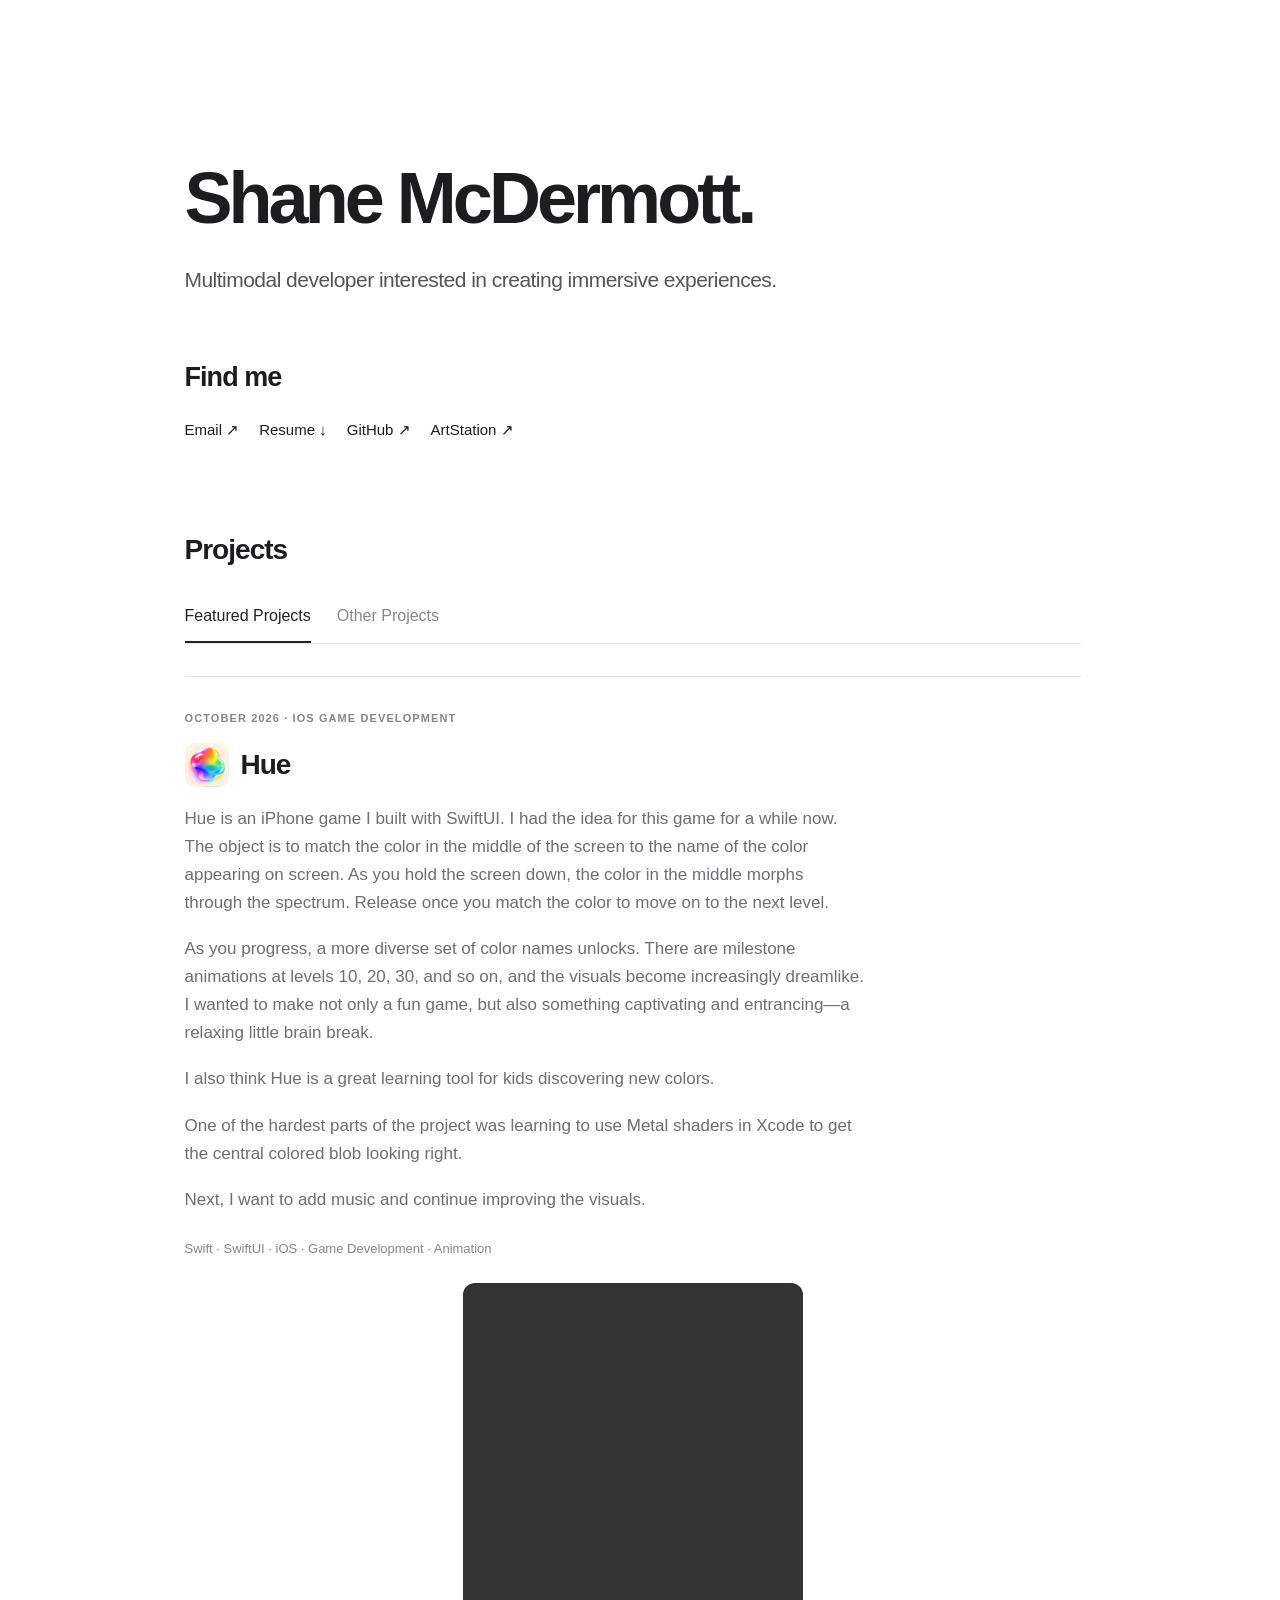
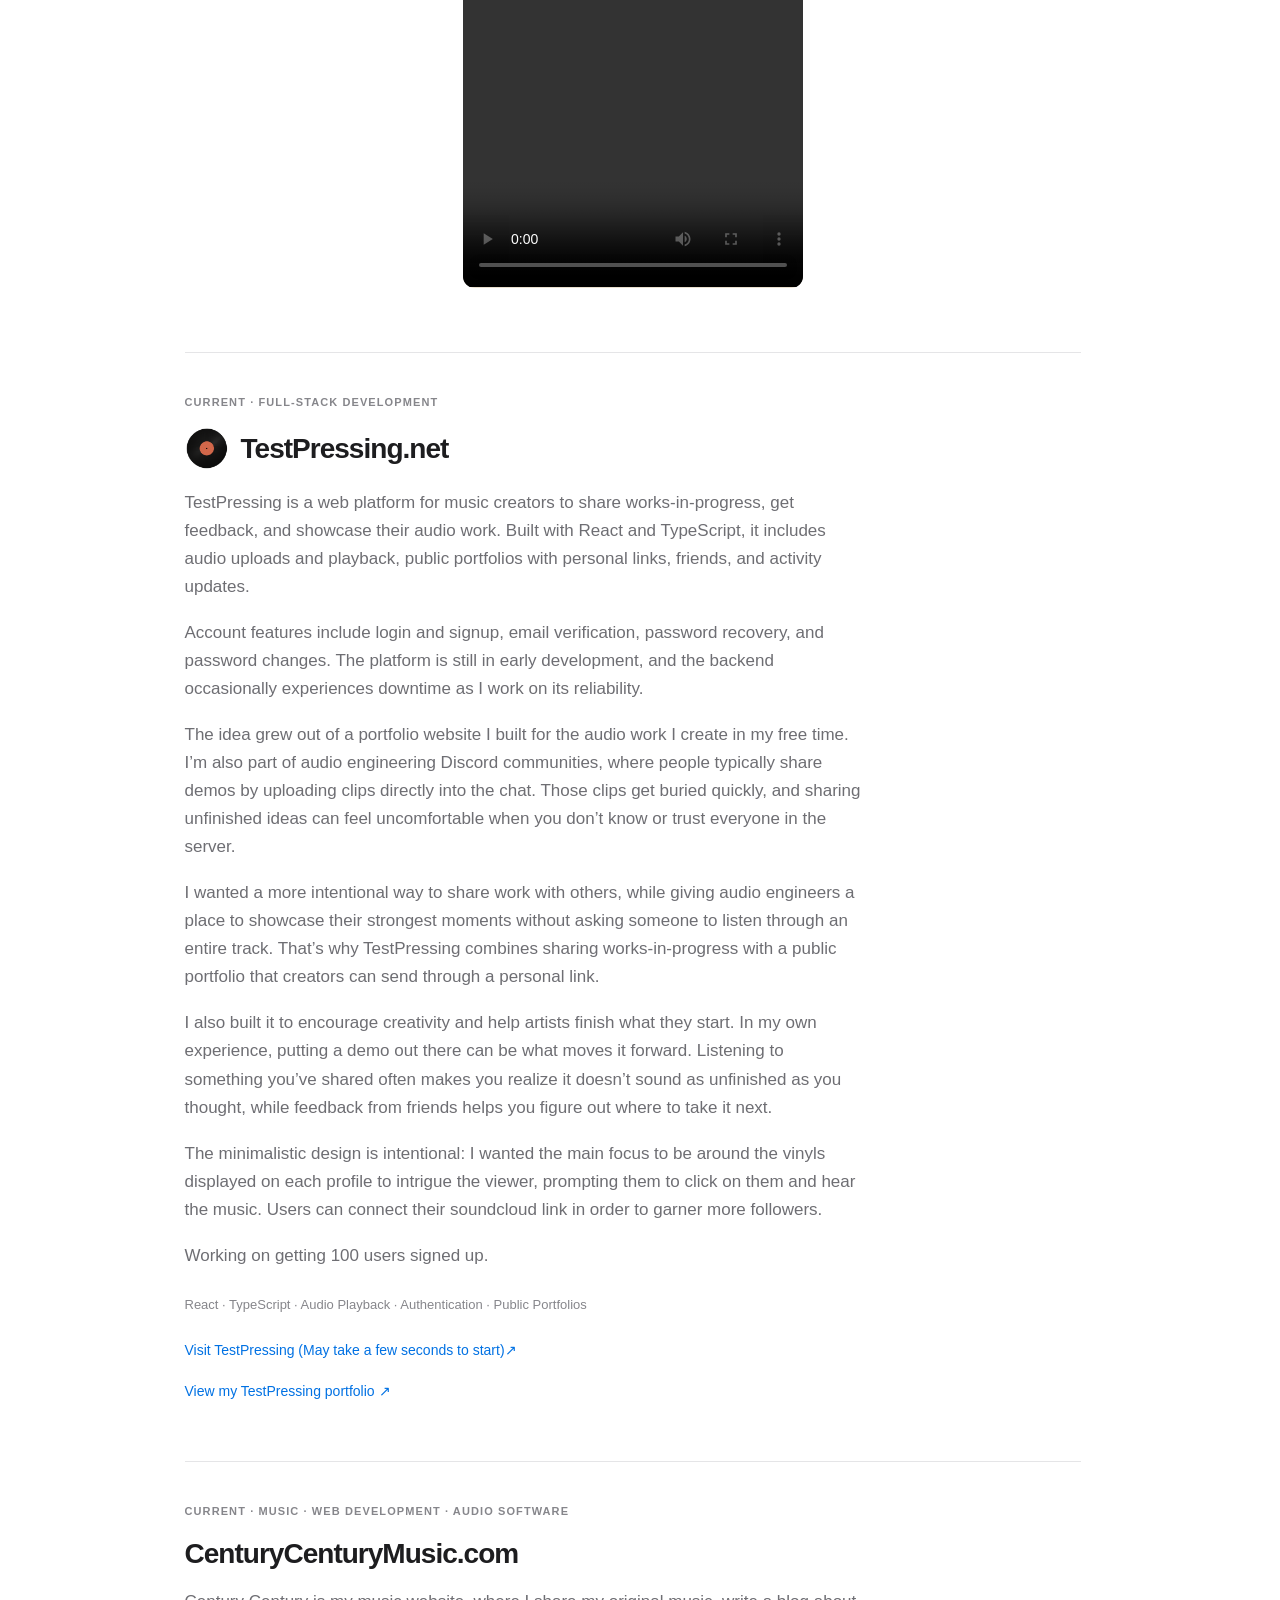
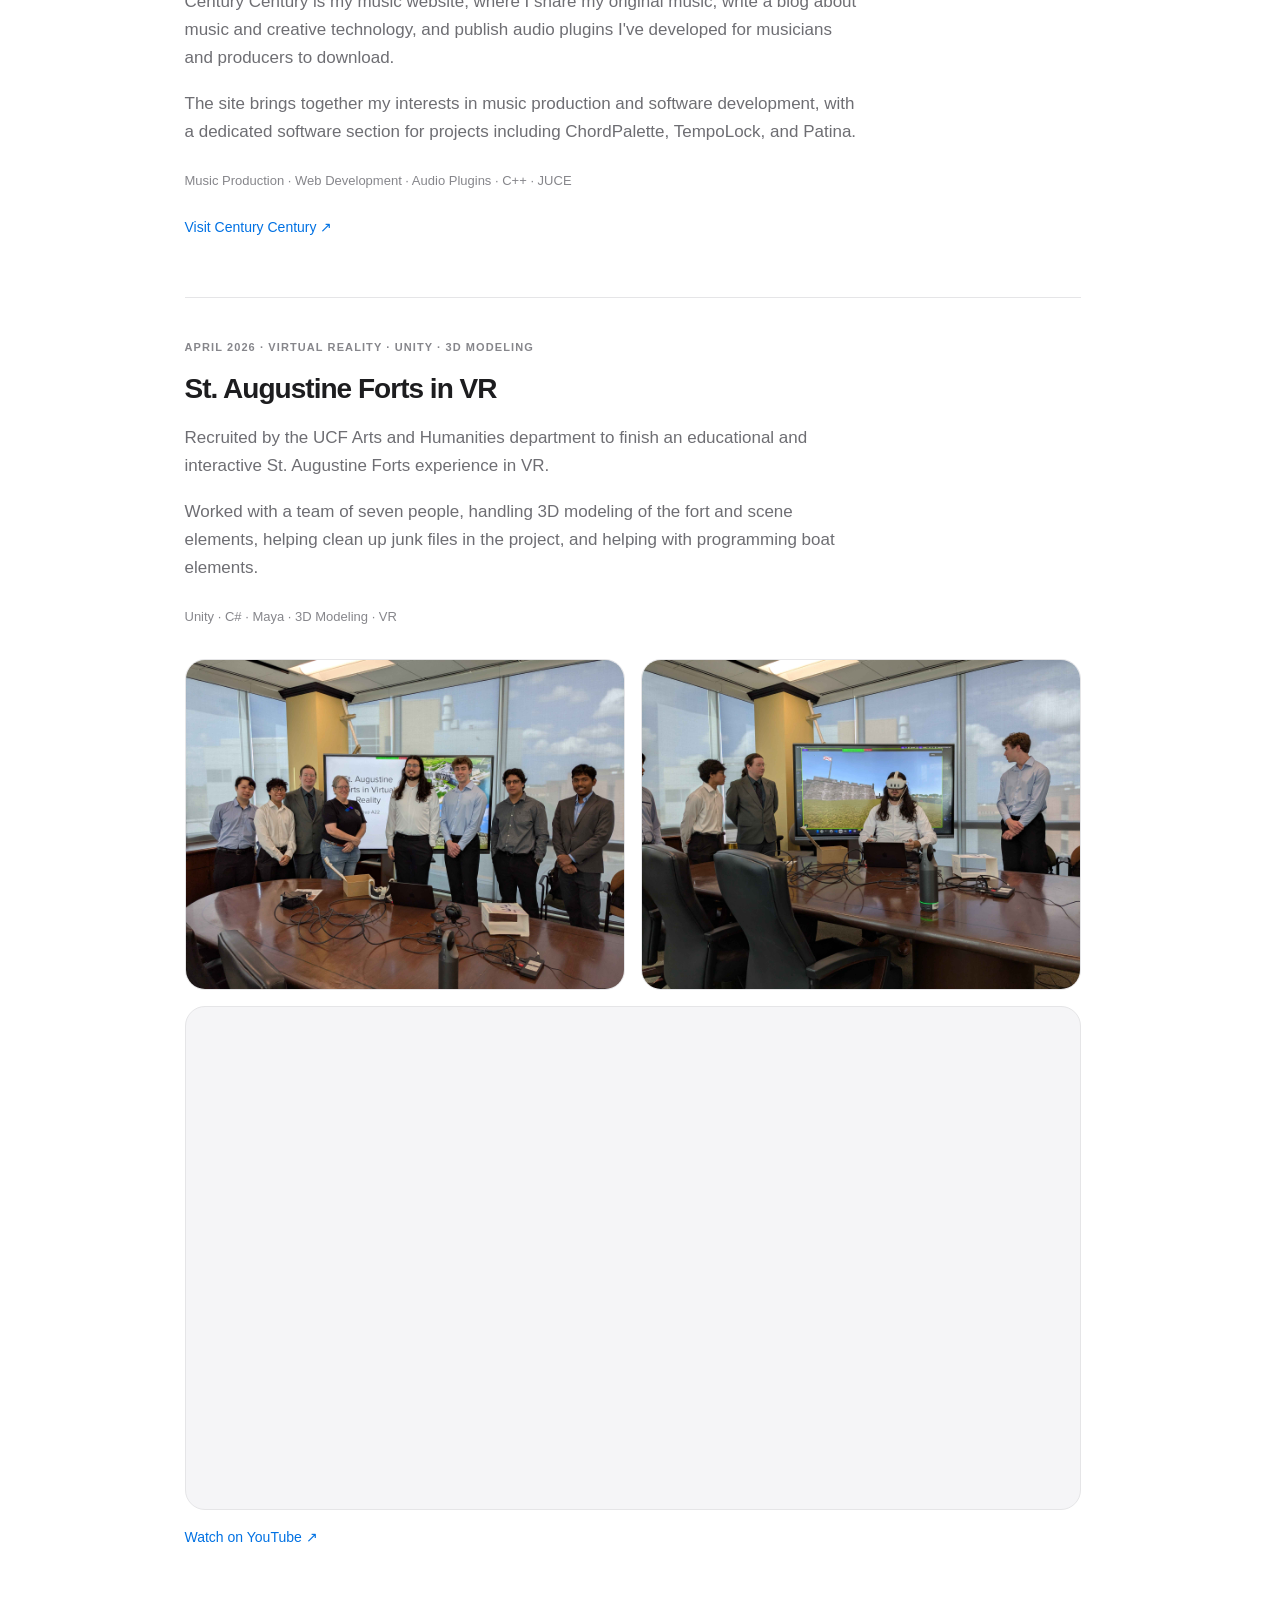
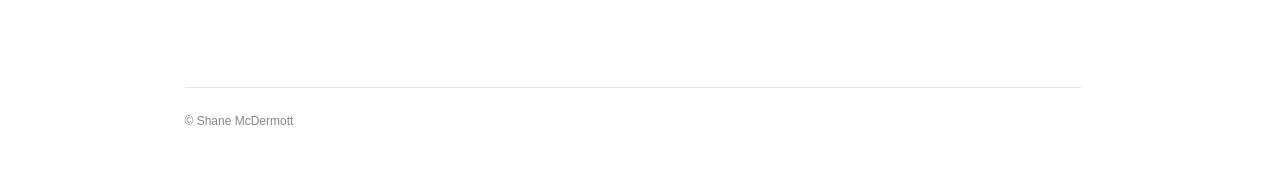
==== commit 0f1bbf60: "Update index.html" ====
--- a/index.html
+++ b/index.html
@@ -80,7 +80,7 @@
       </p>
       <h2 class="project-title-with-icon">
        <img alt="" aria-hidden="true" class="project-title-icon" src="hue-app-icon.png"/>
-       hue
+       Hue
       </h2>
       <p>
        Hue is an iPhone game I built with SwiftUI. I had the idea for this game for a while now. The object is to match the color in the middle of the screen to the name of the color appearing on screen. As you hold the screen down, the color in the middle morphs through the spectrum. Release once you match the color to move on to the next level.
@@ -113,7 +113,7 @@
       </p>
       <h2 class="project-title-with-icon">
        <img alt="" aria-hidden="true" class="project-title-icon" src="test-pressing-disc.png"/>
-       TestPressing
+       TestPressing.net
       </h2>
       <p>
        TestPressing is a web platform for music creators to share
@@ -184,7 +184,7 @@
        Current · Music · Web Development · Audio Software
       </p>
       <h2>
-       Century Century
+       CenturyCenturyMusic.com
       </h2>
       <p>
        Century Century is my music website, where I share my original music,
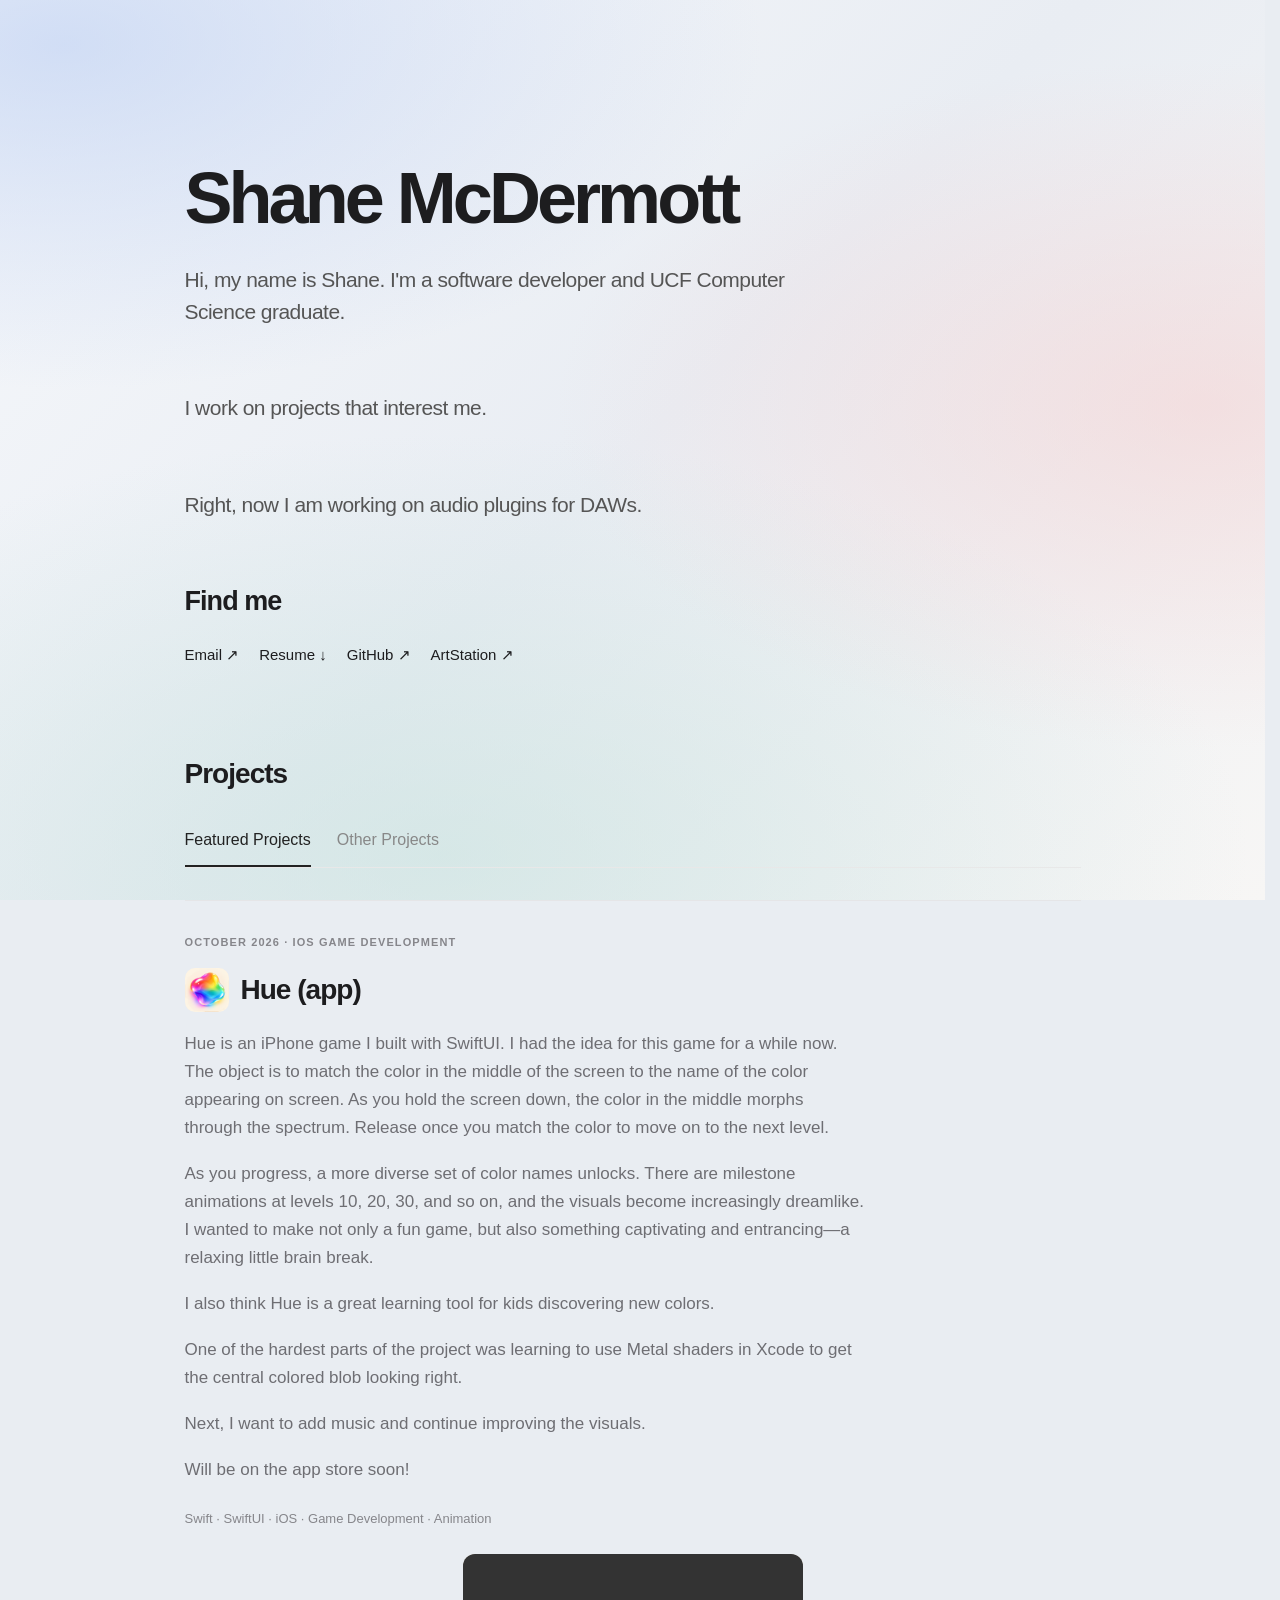
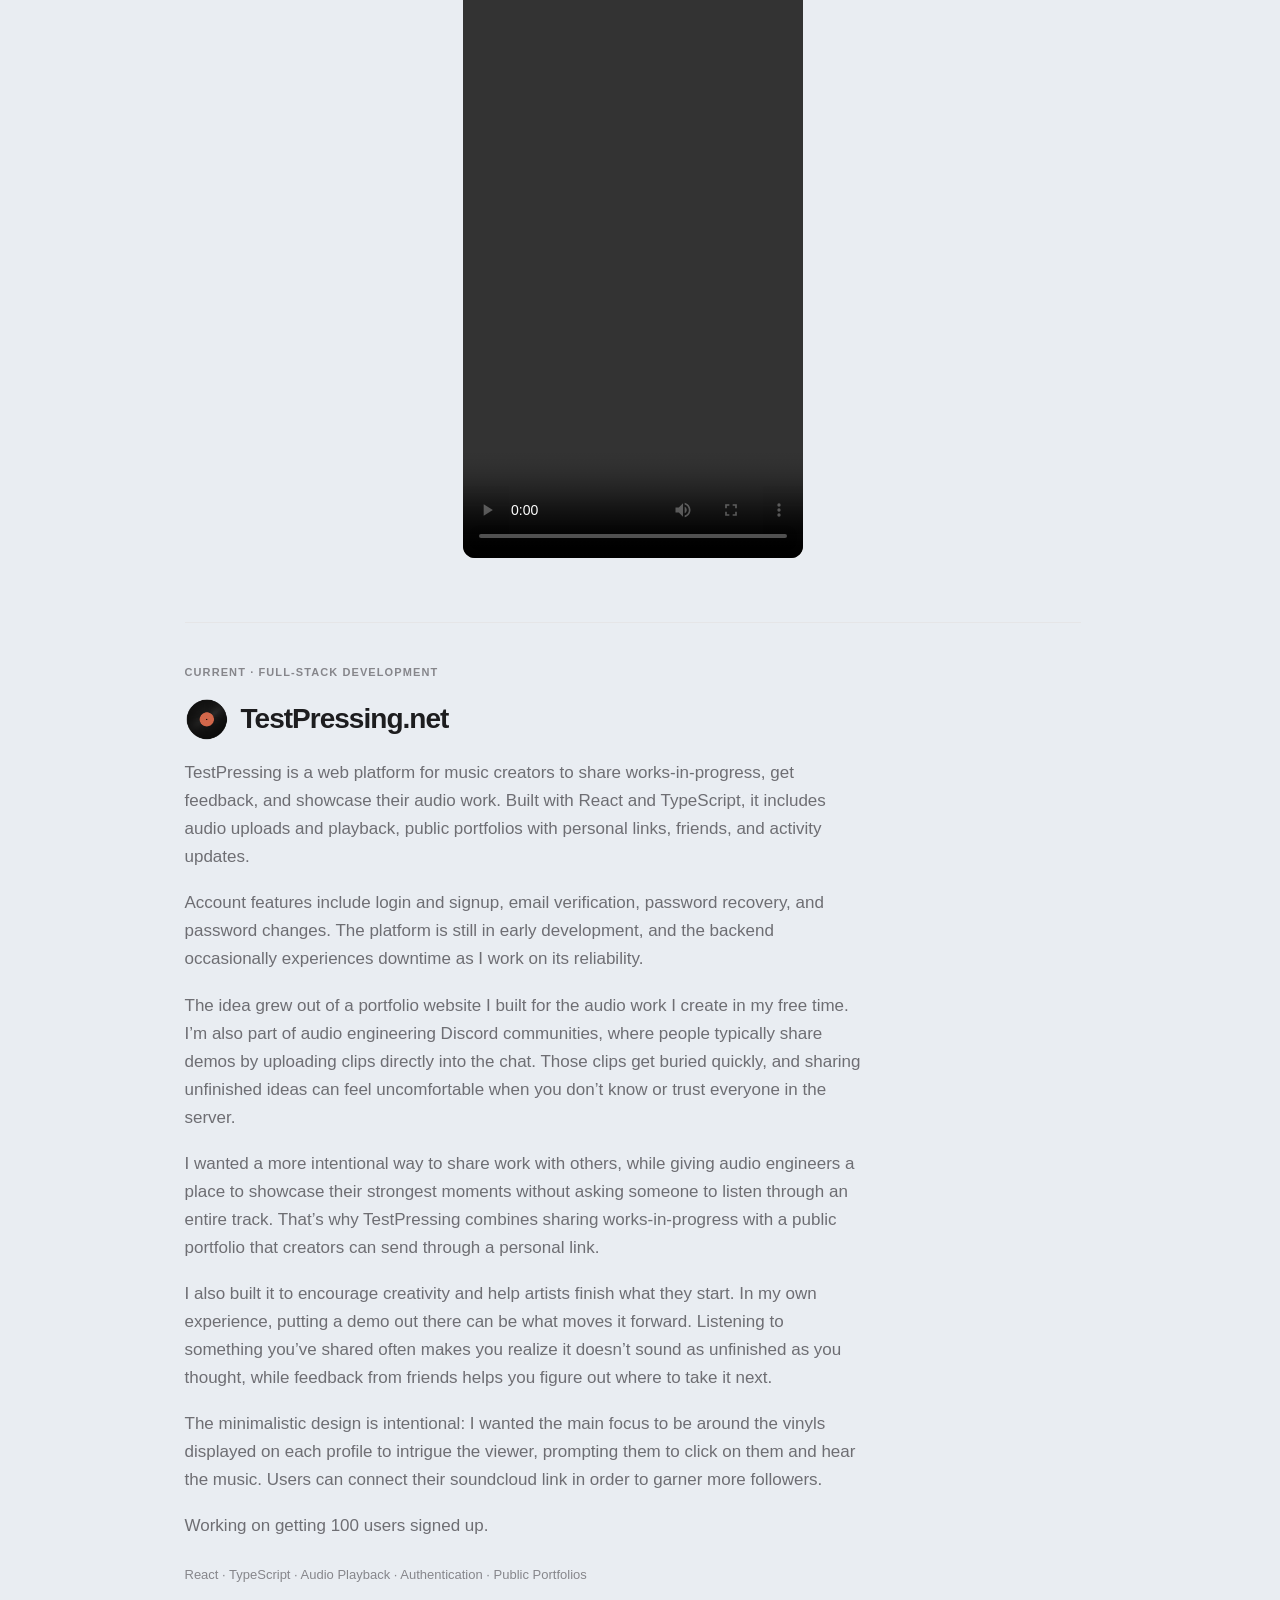
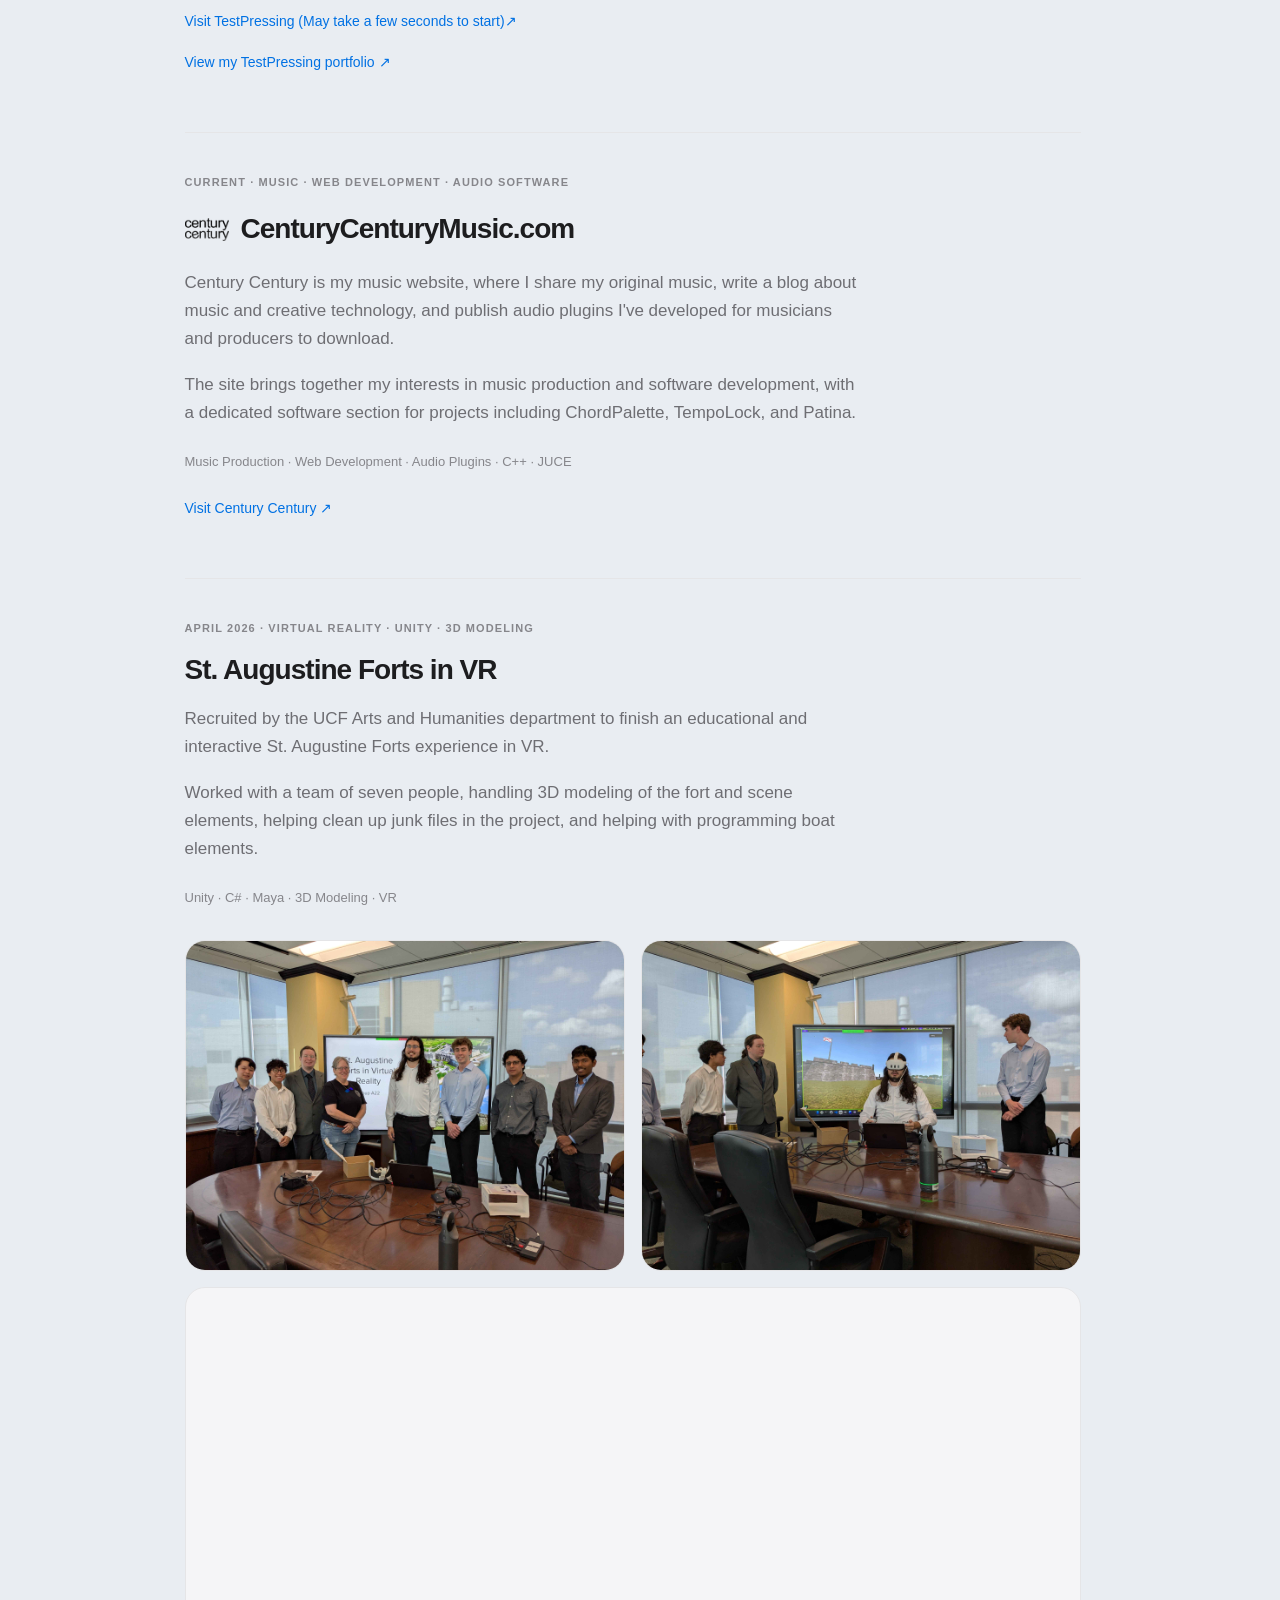
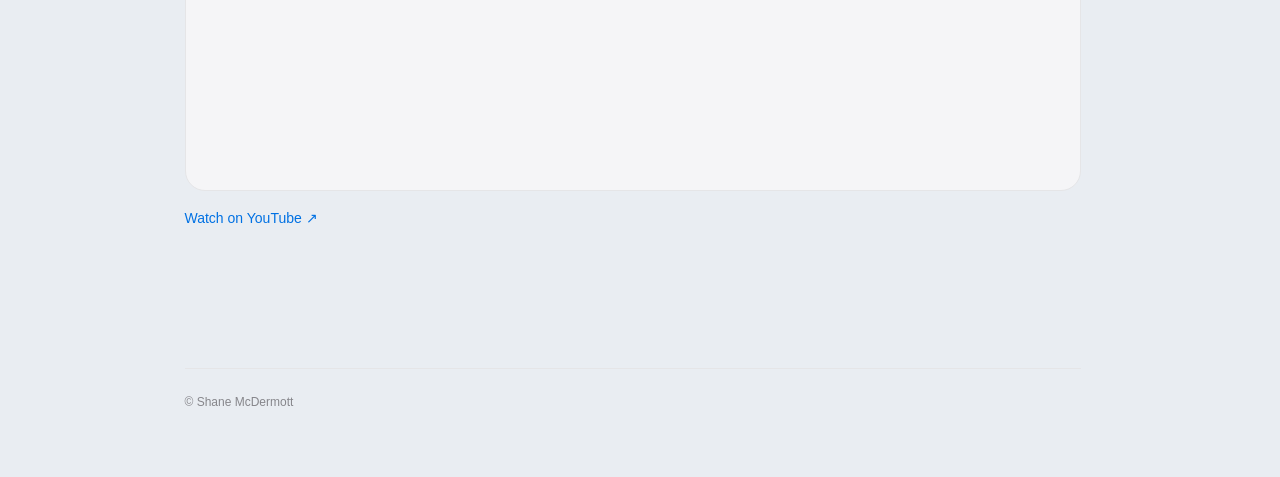
==== commit 13c12f20: "update" ====
--- a/index.html
+++ b/index.html
@@ -32,14 +32,58 @@
 @media (prefers-reduced-motion:reduce) { html { scroll-behavior:auto; } }
   </style>
  </head>
+
+<script>
+document.addEventListener("DOMContentLoaded", () =>
+{
+    const elements = document.querySelectorAll(
+        "header, .home-contact, .projects-heading, .project-tabs, .project-panel article"
+    );
+
+    const observer = new IntersectionObserver(
+        (entries) =>
+        {
+            entries.forEach((entry) =>
+            {
+                entry.target.classList.toggle(
+                    "is-visible",
+                    entry.isIntersecting
+                );
+            });
+        },
+        {
+            threshold: 0,
+            rootMargin: "-5% 0px -5% 0px"
+        }
+    );
+
+    elements.forEach((element) =>
+    {
+        element.classList.add("scroll-fade");
+
+        if (!window.matchMedia("(prefers-reduced-motion: reduce)").matches)
+        {
+            element.classList.add("fade-ready");
+            observer.observe(element);
+        }
+    });
+});
+</script>
+
  <body>
   <main id="top">
    <header>
     <h1>
-     Shane McDermott.
+     Shane McDermott
     </h1>
     <p class="intro">
-     Multimodal developer interested in creating immersive experiences.
+     Hi, my name is Shane. I'm a software developer and UCF Computer Science graduate.
+    </p>
+    <p class="intro">
+     I work on projects that interest me.
+    </p>
+    <p class="intro">
+     Right, now I am working on audio plugins for DAWs. 
     </p>
    </header>
    <section class="home-contact" id="contact">
@@ -80,7 +124,7 @@
       </p>
       <h2 class="project-title-with-icon">
        <img alt="" aria-hidden="true" class="project-title-icon" src="hue-app-icon.png"/>
-       Hue
+       Hue (app)
       </h2>
       <p>
        Hue is an iPhone game I built with SwiftUI. I had the idea for this game for a while now. The object is to match the color in the middle of the screen to the name of the color appearing on screen. As you hold the screen down, the color in the middle morphs through the spectrum. Release once you match the color to move on to the next level.
@@ -96,6 +140,9 @@
       </p>
       <p>
        Next, I want to add music and continue improving the visuals.
+      </p>
+      <p>
+        Will be on the app store soon!
       </p>
       <p class="tools">
        Swift · SwiftUI · iOS · Game Development · Animation
@@ -183,9 +230,14 @@
       <p class="category">
        Current · Music · Web Development · Audio Software
       </p>
-      <h2>
-       CenturyCenturyMusic.com
-      </h2>
+      <h2 class="project-title-with-icon">
+    <img
+        src="century-century-logo.png"
+        alt="Century Century logo"
+        class="project-title-icon"
+    >
+    CenturyCenturyMusic.com
+</h2>
       <p>
        Century Century is my music website, where I share my original music,
                     write a blog about music and creative technology, and publish audio
--- a/apple.css
+++ b/apple.css
@@ -1,586 +1,590 @@
-:root
-{
-    font-family: -apple-system, BlinkMacSystemFont, "SF Pro Display", "Segoe UI", sans-serif;
-    color-scheme: light;
-    -webkit-font-smoothing: antialiased;
-}
-
-*
-{
-    box-sizing: border-box;
-}
-
-html
-{
-    overflow-y: scroll;
-    scrollbar-gutter: stable;
-}
-
-body
-{
-    margin: 0;
-    background: #fff;
-    color: #1d1d1f;
-    line-height: 1.65;
-}
-
-main
-{
-    max-width: 960px;
-    margin: auto;
-    padding: 36px 32px 64px;
-}
-
-a
-{
-    color: inherit;
-    text-underline-offset: 4px;
+:root {
+  font-family:
+    -apple-system, BlinkMacSystemFont, "SF Pro Display", "Segoe UI", sans-serif;
+  color-scheme: light;
+  -webkit-font-smoothing: antialiased;
+}
+
+* {
+  box-sizing: border-box;
+}
+
+html {
+  overflow-y: scroll;
+  scrollbar-gutter: stable;
+}
+
+body {
+  margin: 0;
+  color: #1d1d1f;
+  line-height: 1.65;
+
+  background:
+    radial-gradient(
+      ellipse at 12% 8%,
+      rgba(215, 228, 255, 0.32),
+      transparent 48%
+    ),
+    radial-gradient(
+      ellipse at 90% 38%,
+      rgba(255, 224, 215, 0.24),
+      transparent 52%
+    ),
+    radial-gradient(
+      ellipse at 30% 85%,
+      rgba(222, 240, 234, 0.2),
+      transparent 48%
+    ),
+    #f8f9fb;
+
+  background-attachment: fixed;
+}
+
+main {
+  max-width: 960px;
+  margin: auto;
+  padding: 36px 32px 64px;
+}
+
+a {
+  color: inherit;
+  text-underline-offset: 4px;
 }
 
 button,
-input
-{
-    font: inherit;
-}
-
-button
-{
-    cursor: pointer;
+input {
+  font: inherit;
+}
+
+button {
+  cursor: pointer;
 }
 
 a:focus-visible,
 button:focus-visible,
-input:focus-visible
-{
-    outline: 3px solid #0071e3;
-    outline-offset: 5px;
-}
-
+input:focus-visible {
+  outline: 3px solid #0071e3;
+  outline-offset: 5px;
+}
 
 /* NAVIGATION */
 
-nav.site-nav
-{
-    display: flex;
-    align-items: center;
-    flex-wrap: wrap;
-
-    width: fit-content;
-    max-width: 100%;
-
-    gap: 4px;
-    padding: 6px;
-    margin: 0 0 112px;
-
-    border: 1px solid #e9e9ec;
-    border-radius: 999px;
-
-    background: #f5f5f7;
-
-    font-size: 14px;
-    line-height: 1.4;
-}
-
-nav.site-nav a
-{
-    padding: 10px 18px;
-
-    border-radius: 999px;
-
-    color: #6e6e73;
-
-    text-decoration: none;
-
-    transition:
-        background 180ms ease,
-        color 180ms ease;
-}
-
-nav.site-nav a:hover
-{
-    color: #1d1d1f;
-    background: #ebebee;
-}
-
-nav.site-nav a[aria-current="page"]
-{
-    color: #1d1d1f;
-    background: #fff;
-
-    text-decoration: none;
-
-    box-shadow: 0 1px 4px #0000000a;
-}
-
+nav.site-nav {
+  display: flex;
+  align-items: center;
+  flex-wrap: wrap;
+
+  width: fit-content;
+  max-width: 100%;
+
+  gap: 4px;
+  padding: 6px;
+  margin: 0 0 112px;
+
+  border: 1px solid #e9e9ec;
+  border-radius: 999px;
+
+  background: #f5f5f7;
+
+  font-size: 14px;
+  line-height: 1.4;
+}
+
+nav.site-nav a {
+  padding: 10px 18px;
+
+  border-radius: 999px;
+
+  color: #6e6e73;
+
+  text-decoration: none;
+
+  transition:
+    background 180ms ease,
+    color 180ms ease;
+}
+
+nav.site-nav a:hover {
+  color: #1d1d1f;
+  background: #ebebee;
+}
+
+nav.site-nav a[aria-current="page"] {
+  color: #1d1d1f;
+  background: #fff;
+
+  text-decoration: none;
+
+  box-shadow: 0 1px 4px #0000000a;
+}
 
 /* HEADINGS */
 
-h1
-{
-    font-size: clamp(44px, 7vw, 72px);
-
-    font-weight: 600;
-
-    letter-spacing: -0.055em;
-
-    line-height: 1.06;
-
-    margin: 0 0 28px;
-}
-
-h2
-{
-    font-size: 28px;
-
-    font-weight: 600;
-
-    letter-spacing: -0.035em;
-
-    line-height: 1.2;
-
-    margin: 0 0 22px;
-}
-
+h1 {
+  font-size: clamp(44px, 7vw, 72px);
+
+  font-weight: 600;
+
+  letter-spacing: -0.055em;
+
+  line-height: 1.06;
+
+  margin: 0 0 28px;
+}
+
+h2 {
+  font-size: 28px;
+
+  font-weight: 600;
+
+  letter-spacing: -0.035em;
+
+  line-height: 1.2;
+
+  margin: 0 0 22px;
+}
 
 /* HOME */
 
-.intro
-{
-    max-width: 620px;
-
-    font-size: clamp(19px, 2.5vw, 24px);
-
-    font-weight: 400;
-
-    letter-spacing: -0.025em;
-
-    line-height: 1.5;
-
-    color: #6e6e73;
-
-    margin: 0 0 88px;
-}
-
-.find-me
-{
-    margin-bottom: 96px;
-}
-
-.links
-{
-    display: flex;
-    flex-wrap: wrap;
-
-    gap: 24px;
-
-    font-size: 15px;
+.intro {
+  max-width: 620px;
+
+  font-size: clamp(19px, 2.5vw, 24px);
+
+  font-weight: 400;
+
+  letter-spacing: -0.025em;
+
+  line-height: 1.5;
+
+  color: #6e6e73;
+
+  margin: 0 0 88px;
+}
+
+.find-me {
+  margin-bottom: 96px;
+}
+
+.links {
+  display: flex;
+  flex-wrap: wrap;
+
+  gap: 24px;
+
+  font-size: 15px;
 }
 
 .links a,
-.video-link a
-{
-    color: #0071e3;
-
-    text-decoration: none;
+.video-link a {
+  color: #0071e3;
+
+  text-decoration: none;
 }
 
 .links a:hover,
-.video-link a:hover
-{
-    text-decoration: underline;
-}
-
+.video-link a:hover {
+  text-decoration: underline;
+}
 
 /* PROJECTS */
 
-.projects
-{
-    margin-top: 64px;
+.projects {
+  margin-top: 64px;
+  margin-bottom: 80px;
+}
+
+article {
+  padding: 40px 0;
+
+  border-top: 1px solid #e5e5e7;
+}
+
+article:first-child {
+  padding-top: 32px;
+}
+
+article h2 {
+  margin-bottom: 18px;
+}
+
+article p {
+  max-width: 680px;
+
+  font-size: 17px;
+
+  color: #6e6e73;
+
+  margin: 0 0 18px;
+}
+
+article .category {
+  font-size: 11px;
+
+  font-weight: 600;
+
+  letter-spacing: 0.1em;
+
+  text-transform: uppercase;
+
+  color: #86868b;
+
+  margin-bottom: 16px;
+}
+
+.tools {
+  margin: 24px 0;
+
+  font-size: 13px;
+
+  color: #86868b;
+}
+
+/* ST. AUGUSTINE GALLERY */
+
+.project-gallery {
+  display: grid;
+
+  grid-template-columns: 1fr 1fr;
+
+  gap: 16px;
+
+  margin-top: 32px;
+  margin-bottom: 16px;
+}
+
+.project-gallery figure {
+  margin: 0;
+
+  overflow: hidden;
+
+  border: 1px solid #e5e5e7;
+  border-radius: 20px;
+
+  background: #f5f5f7;
+}
+
+.project-gallery img {
+  display: block;
+
+  width: 100%;
+  height: 100%;
+
+  aspect-ratio: 4 / 3;
+
+  object-fit: cover;
+}
+
+/* PROJECT VIDEO */
+
+.project-video {
+  width: 100%;
+
+  aspect-ratio: 16 / 9;
+
+  overflow: hidden;
+
+  border: 1px solid #e5e5e7;
+
+  border-radius: 20px;
+
+  background: #f5f5f7;
+
+  margin-top: 16px;
+}
+
+.project-video iframe {
+  display: block;
+
+  width: 100%;
+  height: 100%;
+
+  border: 0;
+}
+
+article .video-link {
+  margin-top: 16px;
+
+  font-size: 14px;
+}
+
+/* TASKMASTER CAROUSEL */
+
+.taskmaster-carousel {
+  position: relative;
+
+  display: flex;
+
+  align-items: center;
+  justify-content: center;
+
+  gap: 24px;
+
+  margin-top: 36px;
+}
+
+.carousel-screen {
+  display: flex;
+
+  align-items: center;
+  justify-content: center;
+
+  width: 100%;
+  max-width: 340px;
+
+  overflow: hidden;
+
+  border: 1px solid #e5e5e7;
+  border-radius: 24px;
+
+  background: #f5f5f7;
+
+  box-shadow: 0 12px 30px #0000000d;
+}
+
+.carousel-screen img {
+  display: block;
+
+  width: 100%;
+  height: auto;
+
+  user-select: none;
+
+  -webkit-user-drag: none;
+}
+
+.carousel-arrow {
+  display: flex;
+
+  align-items: center;
+  justify-content: center;
+
+  flex-shrink: 0;
+
+  width: 44px;
+  height: 44px;
+
+  padding: 0;
+
+  border: 1px solid #e5e5e7;
+  border-radius: 50%;
+
+  background: #f5f5f7;
+
+  color: #1d1d1f;
+
+  font-size: 30px;
+  font-weight: 300;
+
+  line-height: 1;
+
+  transition:
+    background 180ms ease,
+    transform 180ms ease;
+}
+
+.carousel-arrow:hover {
+  background: #ebebee;
+
+  transform: scale(1.05);
+}
+
+.carousel-dots {
+  display: flex;
+
+  align-items: center;
+  justify-content: center;
+
+  gap: 8px;
+
+  margin-top: 20px;
+}
+
+.carousel-dot {
+  width: 7px;
+  height: 7px;
+
+  padding: 0;
+
+  border: 0;
+  border-radius: 50%;
+
+  background: #d2d2d7;
+
+  cursor: pointer;
+
+  transition:
+    background 180ms ease,
+    transform 180ms ease;
+}
+
+.carousel-dot:hover {
+  background: #86868b;
+}
+
+.carousel-dot.active {
+  background: #1d1d1f;
+
+  transform: scale(1.2);
+}
+
+/* FOOTER */
+
+footer {
+  padding-top: 24px;
+
+  border-top: 1px solid #e5e5e7;
+
+  font-size: 12px;
+
+  color: #86868b;
+}
+
+/* MOBILE */
+
+@media (max-width: 600px) {
+  main {
+    padding: 24px 22px 48px;
+  }
+
+  nav.site-nav {
     margin-bottom: 80px;
-}
-
-article
-{
-    padding: 40px 0;
-
-    border-top: 1px solid #e5e5e7;
-}
-
-article:first-child
-{
-    padding-top: 32px;
-}
-
-article h2
-{
-    margin-bottom: 18px;
-}
-
-article p
-{
-    max-width: 680px;
-
-    font-size: 17px;
-
-    color: #6e6e73;
-
-    margin: 0 0 18px;
-}
-
-article .category
-{
-    font-size: 11px;
-
-    font-weight: 600;
-
-    letter-spacing: 0.1em;
-
-    text-transform: uppercase;
-
-    color: #86868b;
-
-    margin-bottom: 16px;
-}
-
-.tools
-{
-    margin: 24px 0;
+  }
+
+  nav.site-nav a {
+    padding: 9px 12px;
 
     font-size: 13px;
-
-    color: #86868b;
-}
-
-
-/* ST. AUGUSTINE GALLERY */
-
-.project-gallery
-{
-    display: grid;
-
-    grid-template-columns: 1fr 1fr;
-
-    gap: 16px;
-
-    margin-top: 32px;
-    margin-bottom: 16px;
-}
-
-.project-gallery figure
-{
-    margin: 0;
-
-    overflow: hidden;
-
-    border: 1px solid #e5e5e7;
-    border-radius: 20px;
-
-    background: #f5f5f7;
-}
-
-.project-gallery img
-{
-    display: block;
-
-    width: 100%;
-    height: 100%;
-
-    aspect-ratio: 4 / 3;
-
-    object-fit: cover;
-}
-
-
-/* PROJECT VIDEO */
-
-.project-video
-{
-    width: 100%;
-
-    aspect-ratio: 16 / 9;
-
-    overflow: hidden;
-
-    border: 1px solid #e5e5e7;
-
-    border-radius: 20px;
-
-    background: #f5f5f7;
+  }
+
+  h1 {
+    font-size: 44px;
+  }
+
+  .intro {
+    margin-bottom: 64px;
+  }
+
+  .projects {
+    margin-top: 48px;
+  }
+
+  article {
+    padding: 36px 0;
+  }
+
+  /* ST. AUGUSTINE */
+
+  .project-gallery {
+    grid-template-columns: 1fr;
+
+    gap: 14px;
+  }
+
+  .project-gallery figure {
+    border-radius: 14px;
+  }
+
+  .project-video {
+    border-radius: 14px;
+  }
+
+  /* TASKMASTER */
+
+  .taskmaster-carousel {
+    gap: 10px;
+
+    margin-top: 30px;
+  }
+
+  .carousel-screen {
+    max-width: 280px;
+
+    border-radius: 18px;
+  }
+
+  .carousel-arrow {
+    width: 36px;
+    height: 36px;
+
+    font-size: 26px;
+  }
+
+  .carousel-dots {
+    gap: 7px;
 
     margin-top: 16px;
-}
-
-.project-video iframe
-{
-    display: block;
-
-    width: 100%;
-    height: 100%;
-
-    border: 0;
-}
-
-article .video-link
-{
-    margin-top: 16px;
-
-    font-size: 14px;
-}
-
-
-/* TASKMASTER CAROUSEL */
-
-.taskmaster-carousel
-{
-    position: relative;
-
-    display: flex;
-
-    align-items: center;
-    justify-content: center;
-
-    gap: 24px;
-
-    margin-top: 36px;
-}
-
-.carousel-screen
-{
-    display: flex;
-
-    align-items: center;
-    justify-content: center;
-
-    width: 100%;
-    max-width: 340px;
-
-    overflow: hidden;
-
-    border: 1px solid #e5e5e7;
-    border-radius: 24px;
-
-    background: #f5f5f7;
-
-    box-shadow: 0 12px 30px #0000000d;
-}
-
-.carousel-screen img
-{
-    display: block;
-
-    width: 100%;
-    height: auto;
-
-    user-select: none;
-
-    -webkit-user-drag: none;
-}
-
-.carousel-arrow
-{
-    display: flex;
-
-    align-items: center;
-    justify-content: center;
-
-    flex-shrink: 0;
-
-    width: 44px;
-    height: 44px;
-
-    padding: 0;
-
-    border: 1px solid #e5e5e7;
-    border-radius: 50%;
-
-    background: #f5f5f7;
-
-    color: #1d1d1f;
-
-    font-size: 30px;
-    font-weight: 300;
-
-    line-height: 1;
-
-    transition:
-        background 180ms ease,
-        transform 180ms ease;
-}
-
-.carousel-arrow:hover
-{
-    background: #ebebee;
-
-    transform: scale(1.05);
-}
-
-.carousel-dots
-{
-    display: flex;
-
-    align-items: center;
-    justify-content: center;
-
-    gap: 8px;
-
-    margin-top: 20px;
-}
-
-.carousel-dot
-{
-    width: 7px;
-    height: 7px;
-
-    padding: 0;
-
-    border: 0;
-    border-radius: 50%;
-
-    background: #d2d2d7;
-
-    cursor: pointer;
-
-    transition:
-        background 180ms ease,
-        transform 180ms ease;
-}
-
-.carousel-dot:hover
-{
-    background: #86868b;
-}
-
-.carousel-dot.active
-{
-    background: #1d1d1f;
-
-    transform: scale(1.2);
-}
-
-
-/* FOOTER */
-
-footer
-{
-    padding-top: 24px;
-
-    border-top: 1px solid #e5e5e7;
-
-    font-size: 12px;
-
-    color: #86868b;
-}
-
-
-/* MOBILE */
-
-@media (max-width: 600px)
-{
-    main
-    {
-        padding: 24px 22px 48px;
-    }
-
-    nav.site-nav
-    {
-        margin-bottom: 80px;
-    }
-
-    nav.site-nav a
-    {
-        padding: 9px 12px;
-
-        font-size: 13px;
-    }
-
-    h1
-    {
-        font-size: 44px;
-    }
-
-    .intro
-    {
-        margin-bottom: 64px;
-    }
-
-    .projects
-    {
-        margin-top: 48px;
-    }
-
-    article
-    {
-        padding: 36px 0;
-    }
-
-
-    /* ST. AUGUSTINE */
-
-    .project-gallery
-    {
-        grid-template-columns: 1fr;
-
-        gap: 14px;
-    }
-
-    .project-gallery figure
-    {
-        border-radius: 14px;
-    }
-
-    .project-video
-    {
-        border-radius: 14px;
-    }
-
-
-    /* TASKMASTER */
-
-    .taskmaster-carousel
-    {
-        gap: 10px;
-
-        margin-top: 30px;
-    }
-
-    .carousel-screen
-    {
-        max-width: 280px;
-
-        border-radius: 18px;
-    }
-
-    .carousel-arrow
-    {
-        width: 36px;
-        height: 36px;
-
-        font-size: 26px;
-    }
-
-    .carousel-dots
-    {
-        gap: 7px;
-
-        margin-top: 16px;
-    }
-}
-
+  }
+}
 
 /* REDUCED MOTION */
 
-@media (prefers-reduced-motion: reduce)
-{
-    nav.site-nav a,
-    .carousel-arrow,
-    .carousel-dot
-    {
-        transition: none;
-    }
-
-    .carousel-arrow:hover,
-    .carousel-dot.active
-    {
-        transform: none;
-    }
-}+@media (prefers-reduced-motion: reduce) {
+  nav.site-nav a,
+  .carousel-arrow,
+  .carousel-dot {
+    transition: none;
+  }
+
+  .carousel-arrow:hover,
+  .carousel-dot.active {
+    transform: none;
+  }
+}
+
+html {
+  background: #e9edf2;
+}
+
+body {
+  min-height: 100vh;
+  background:
+    radial-gradient(
+      ellipse 65% 45% at 5% 5%,
+      rgba(190, 208, 242, 0.65),
+      transparent 85%
+    ),
+    radial-gradient(
+      ellipse 60% 45% at 95% 45%,
+      rgba(245, 205, 205, 0.5),
+      transparent 85%
+    ),
+    radial-gradient(
+      ellipse 75% 55% at 35% 95%,
+      rgba(196, 225, 220, 0.55),
+      transparent 85%
+    ),
+    linear-gradient(135deg, #f6f8fb 0%, #e9edf3 50%, #f7f6f5 100%) !important;
+
+  background-attachment: fixed !important;
+}
+
+/* Smooth scroll fade */
+
+.scroll-fade {
+  opacity: 1;
+  transform: translateY(0);
+  transition:
+    opacity 900ms ease,
+    transform 900ms cubic-bezier(0.22, 1, 0.36, 1);
+}
+
+.scroll-fade.fade-ready {
+  opacity: 0;
+  transform: translateY(22px);
+}
+
+.scroll-fade.fade-ready.is-visible {
+  opacity: 1;
+  transform: translateY(0);
+}
+
+@media (prefers-reduced-motion: reduce) {
+  .scroll-fade,
+  .scroll-fade.fade-ready,
+  .scroll-fade.fade-ready.is-visible {
+    opacity: 1;
+    transform: none;
+    transition: none;
+  }
+}
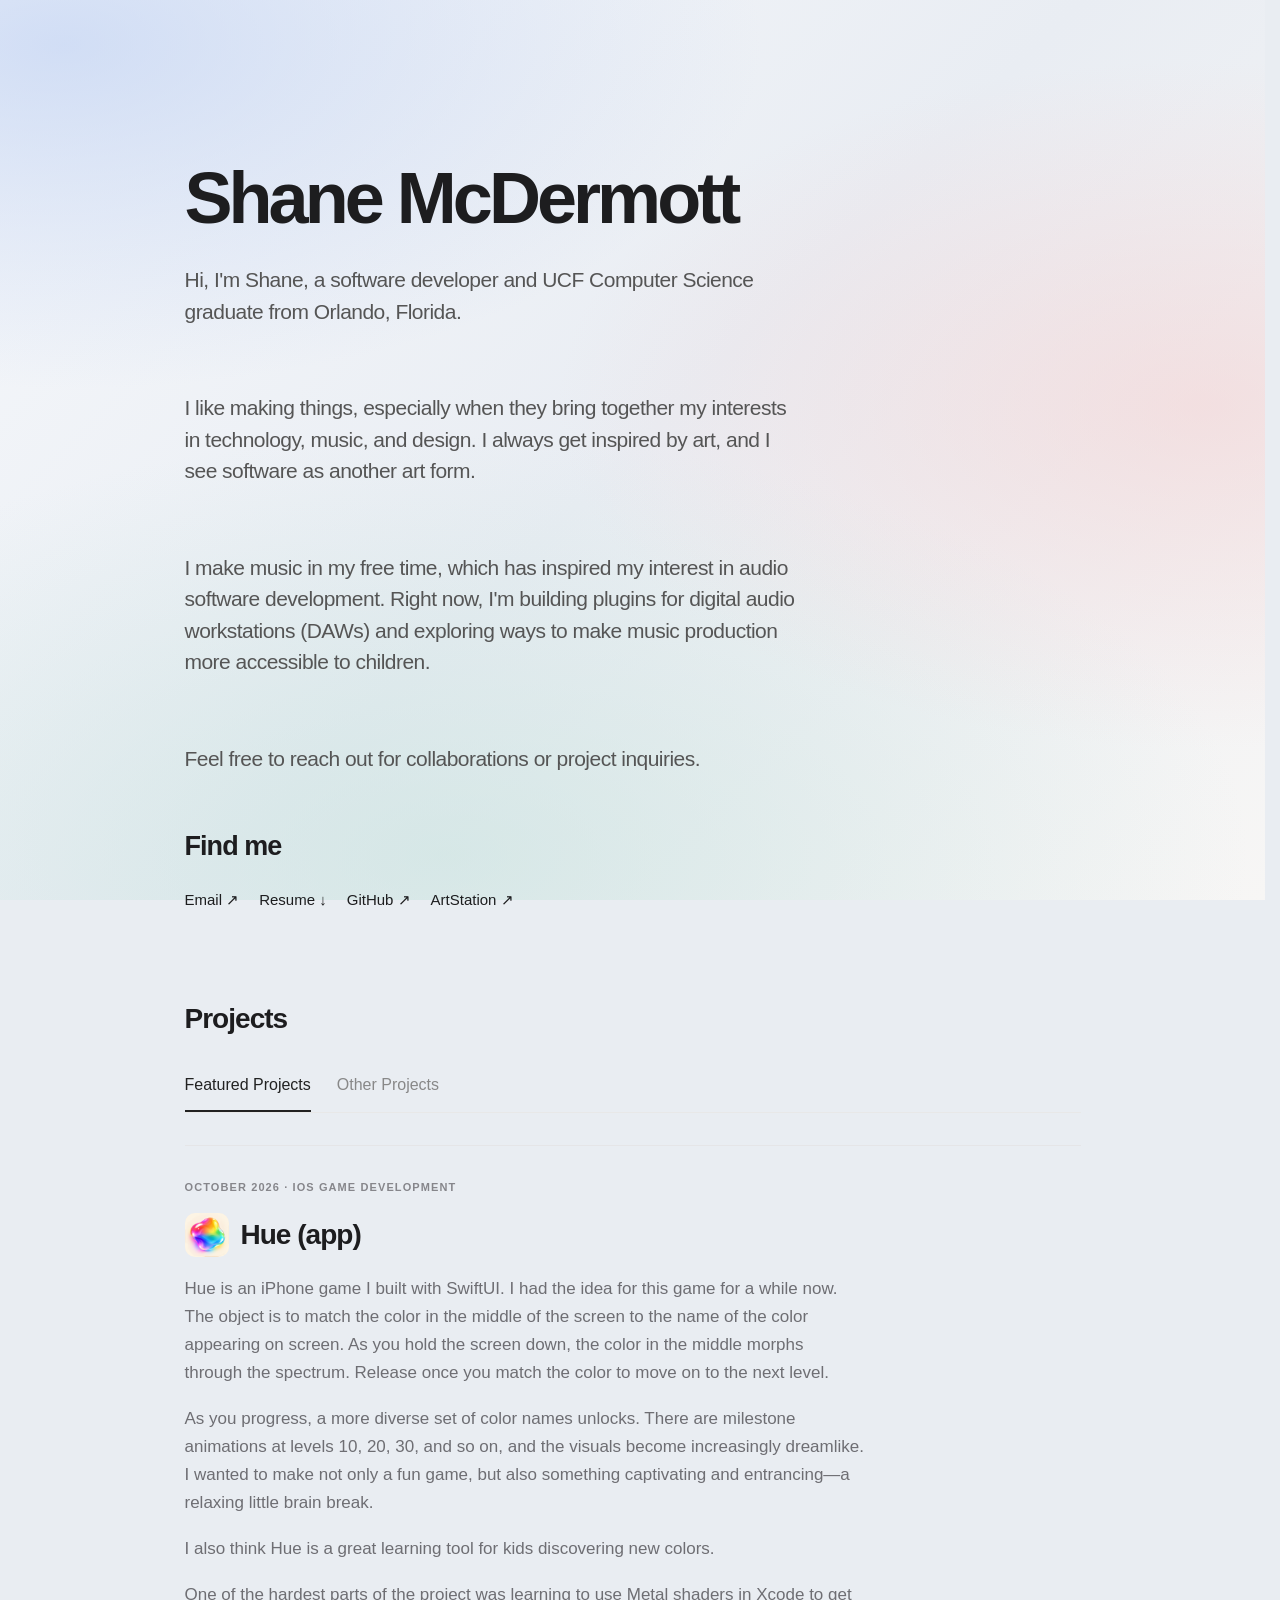
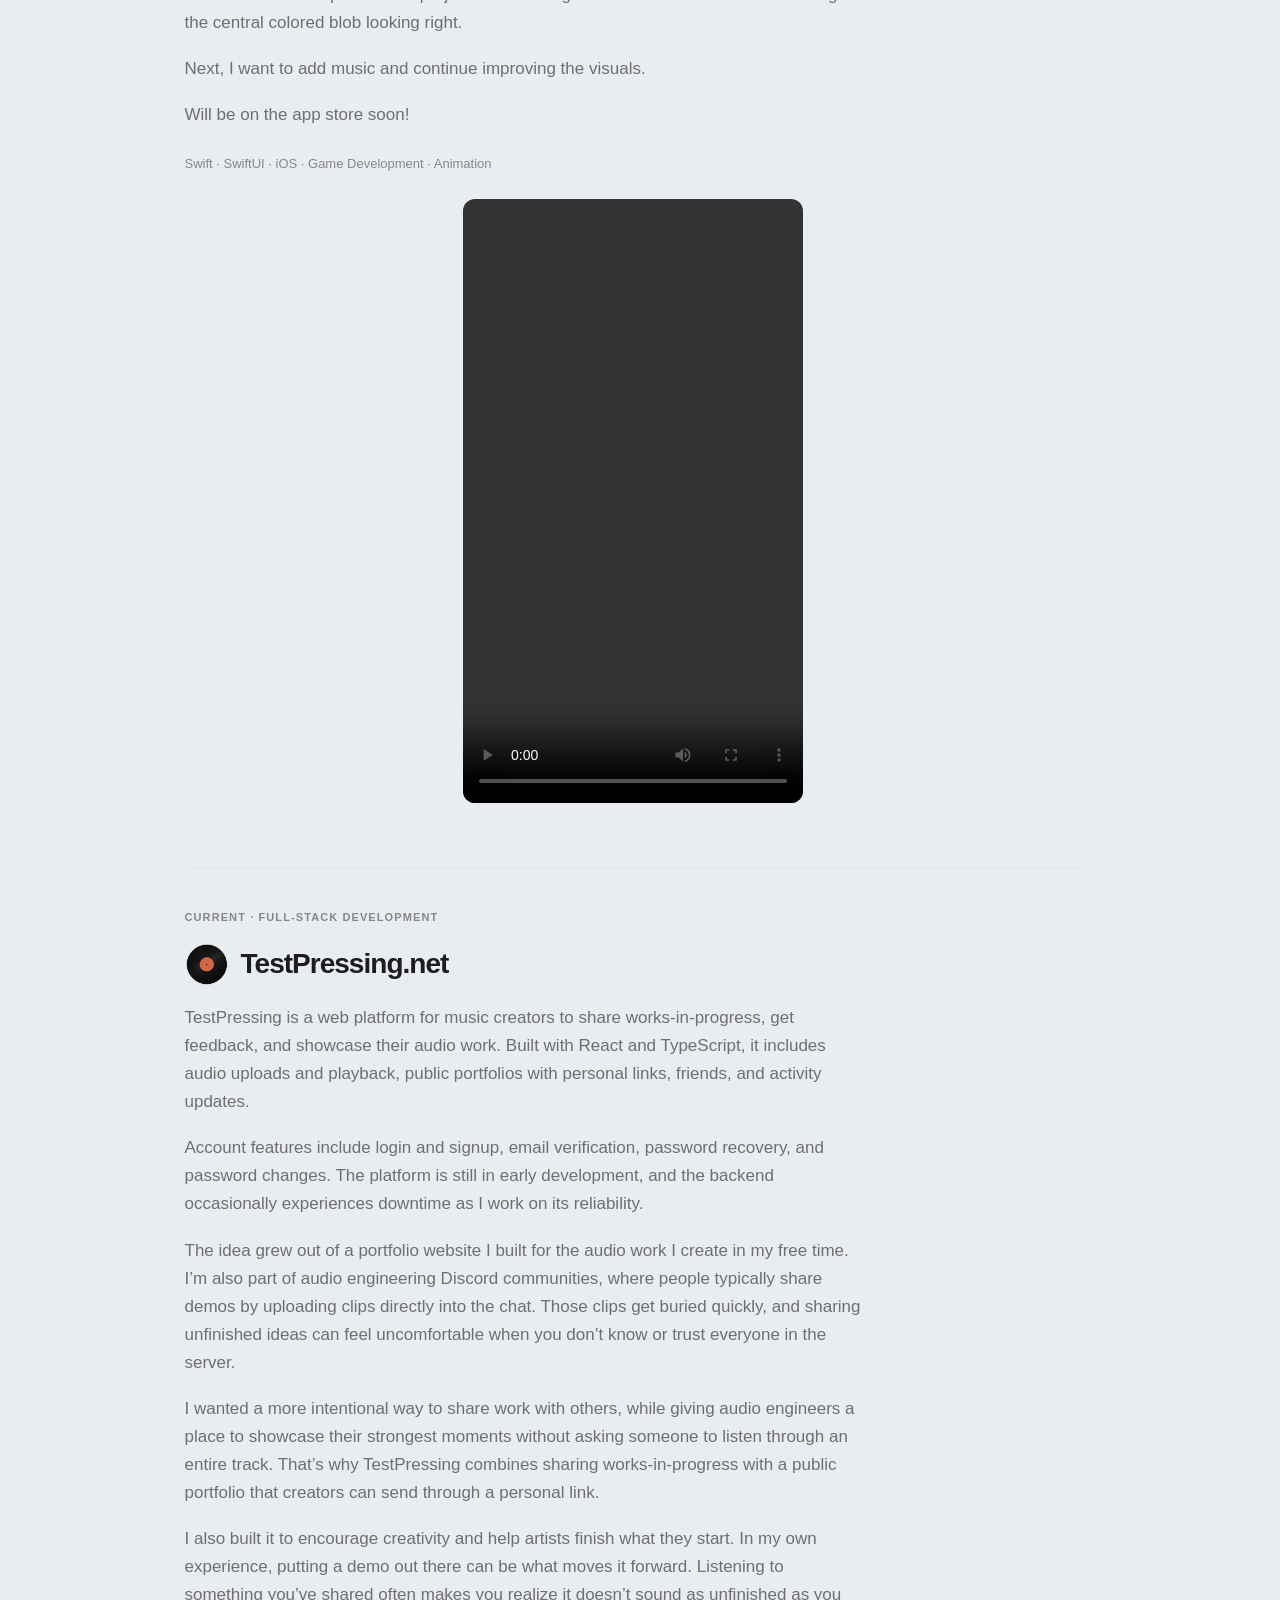
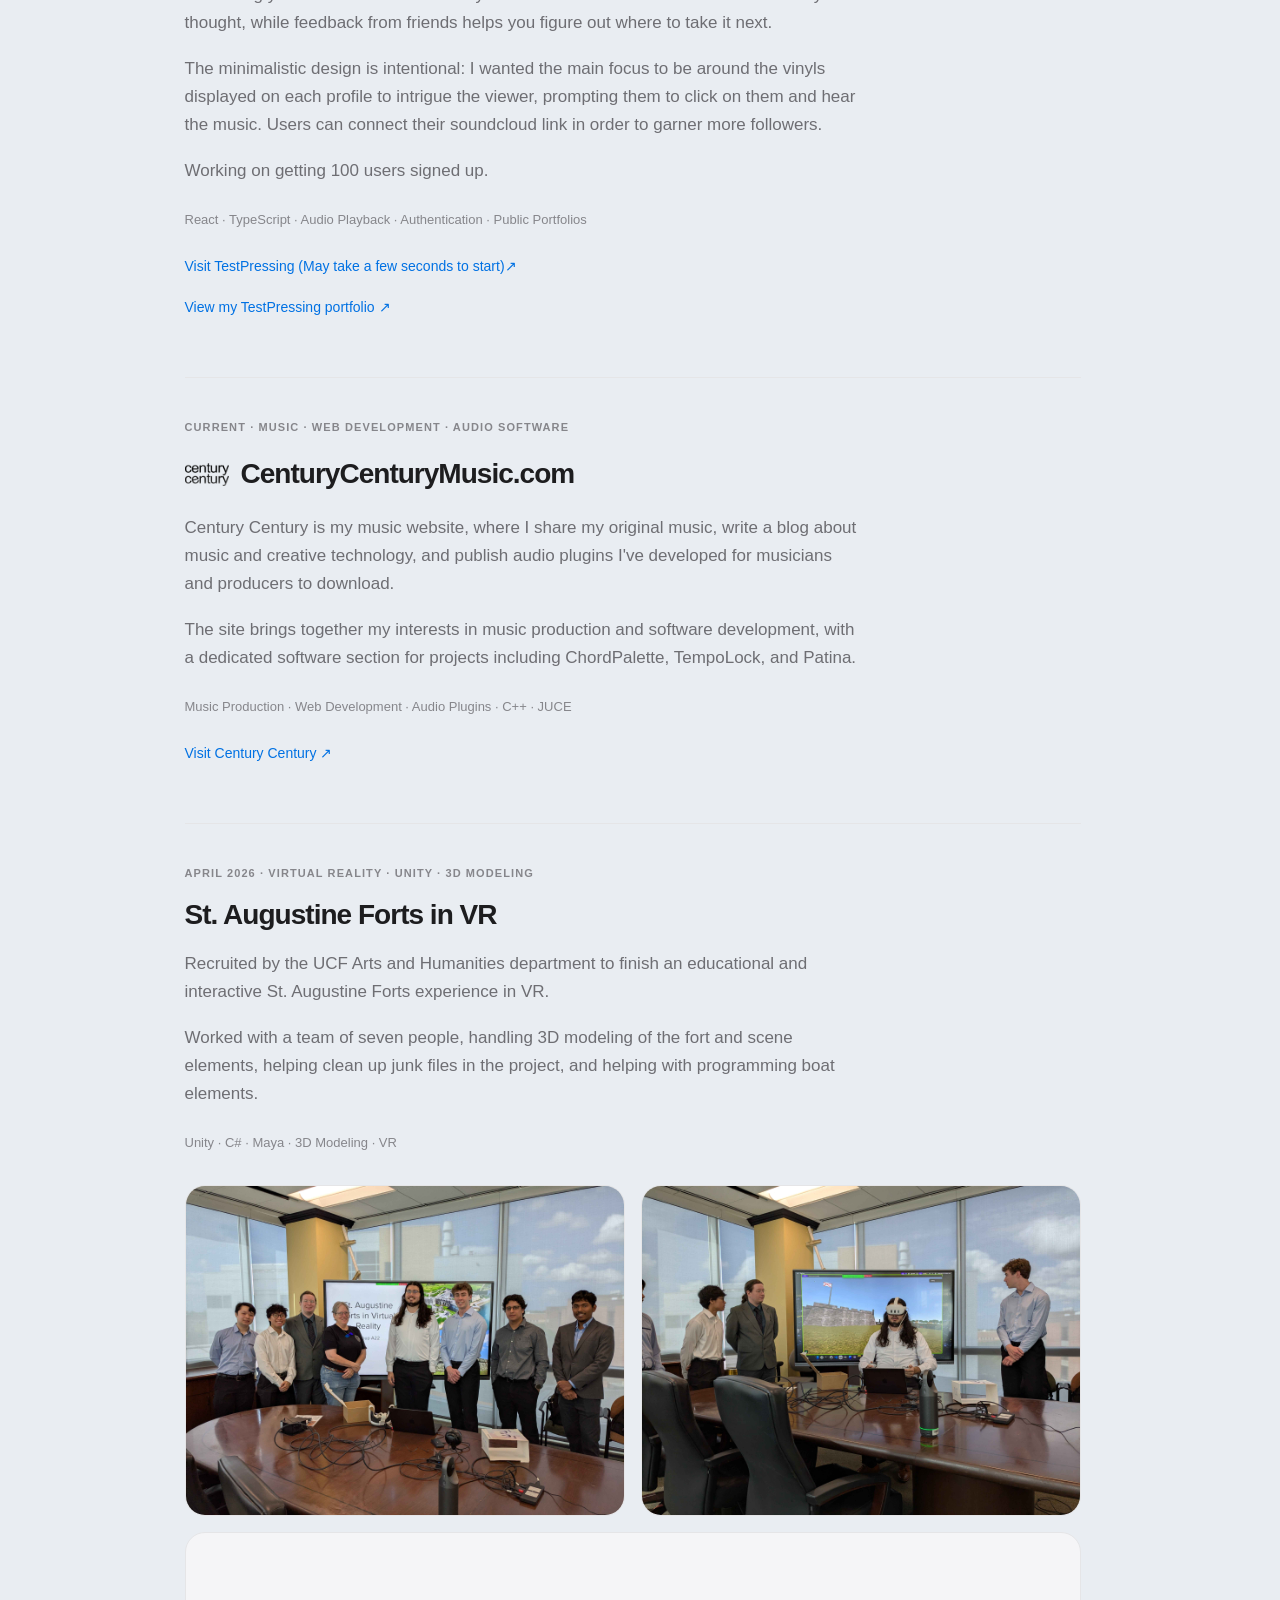
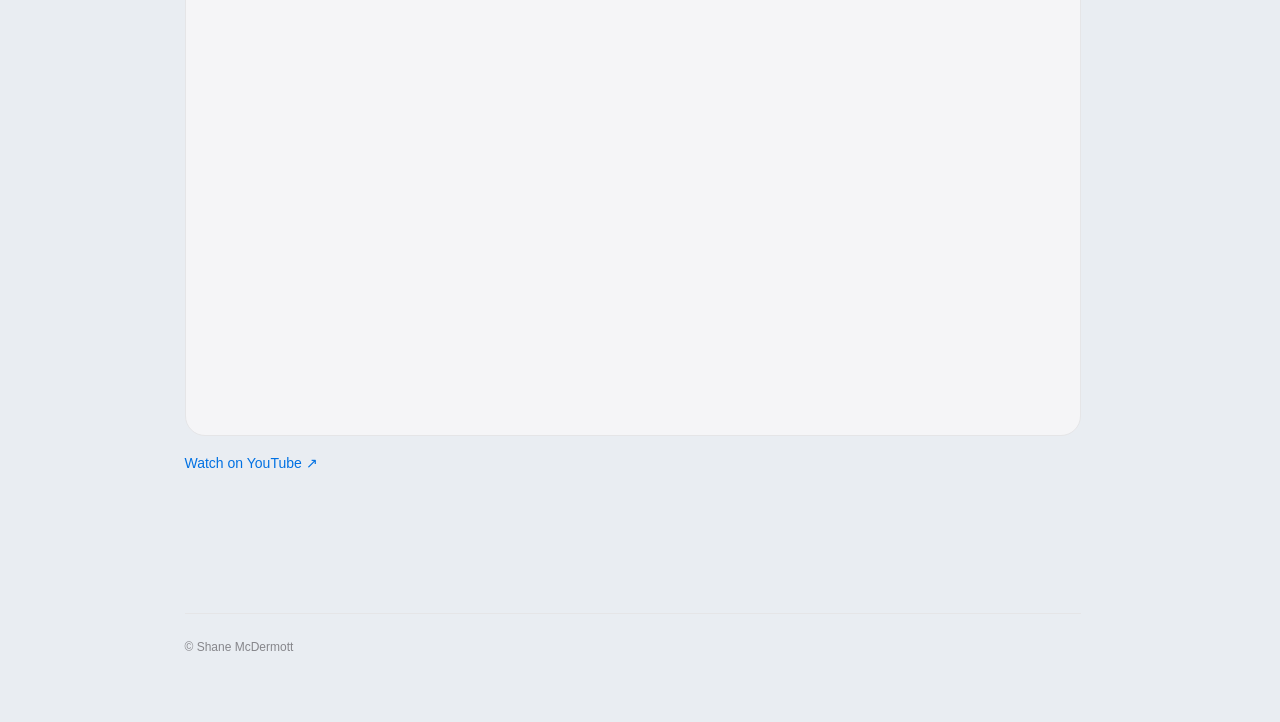
==== commit 2027858a: "Finished" ====
--- a/index.html
+++ b/index.html
@@ -72,20 +72,29 @@
 
  <body>
   <main id="top">
-   <header>
-    <h1>
-     Shane McDermott
-    </h1>
-    <p class="intro">
-     Hi, my name is Shane. I'm a software developer and UCF Computer Science graduate.
-    </p>
-    <p class="intro">
-     I work on projects that interest me.
-    </p>
-    <p class="intro">
-     Right, now I am working on audio plugins for DAWs. 
-    </p>
-   </header>
+
+<header>
+    <h1>Shane McDermott</h1>
+
+    <div class="intro-group">
+        <p class="intro">
+            Hi, I'm Shane, a software developer and UCF Computer Science graduate from Orlando, Florida.
+        </p>
+
+        <p class="intro">
+            I like making things, especially when they bring together my interests in technology, music, and design. I always get inspired by art, and I see software as another art form.
+        </p>
+
+        <p class="intro">
+            I make music in my free time, which has inspired my interest in audio software development. Right now, I'm building plugins for digital audio workstations (DAWs) and exploring ways to make music production more accessible to children.
+        </p>
+
+        <p class="intro">
+            Feel free to reach out for collaborations or project inquiries.
+        </p>
+    </div>
+</header>
+
    <section class="home-contact" id="contact">
     <h2>
      Find me
--- a/apple.css
+++ b/apple.css
@@ -146,20 +146,23 @@
 
 /* HOME */
 
+.intro-group {
+  max-width: 720px;
+  margin-bottom: 56px;
+}
+
 .intro {
-  max-width: 620px;
-
+  max-width: 720px;
   font-size: clamp(19px, 2.5vw, 24px);
-
   font-weight: 400;
-
   letter-spacing: -0.025em;
-
   line-height: 1.5;
-
   color: #6e6e73;
-
-  margin: 0 0 88px;
+  margin: 0 0 10px;
+}
+
+.intro:last-child {
+  margin-bottom: 0;
 }
 
 .find-me {
@@ -461,8 +464,12 @@
     font-size: 44px;
   }
 
+  .intro-group {
+    margin-bottom: 44px;
+  }
+
   .intro {
-    margin-bottom: 64px;
+    margin-bottom: 10px;
   }
 
   .projects {
@@ -588,3 +595,11 @@
     transition: none;
   }
 }
+
+/* Keep introductory paragraphs together, including without a wrapper */
+header .intro + .intro {
+  margin-top: 0;
+}
+header .intro:last-of-type {
+  margin-bottom: 0;
+}
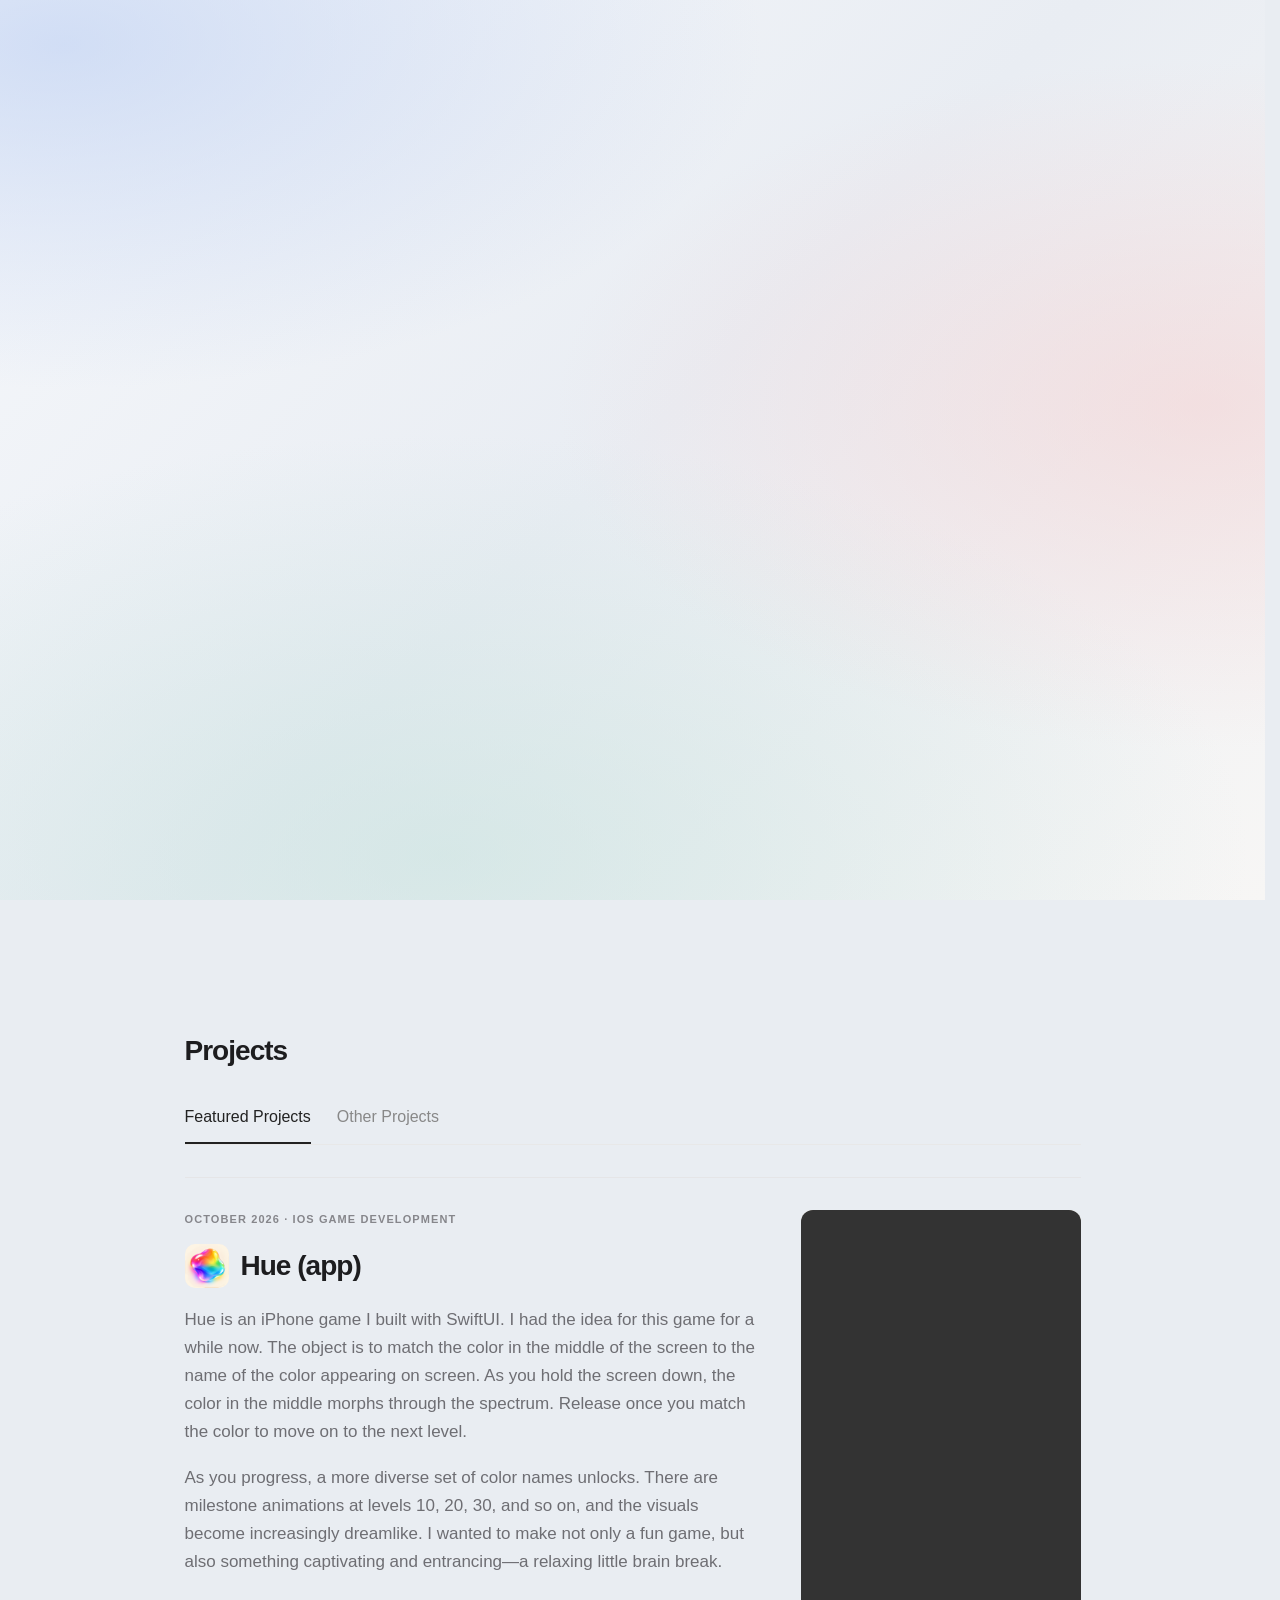
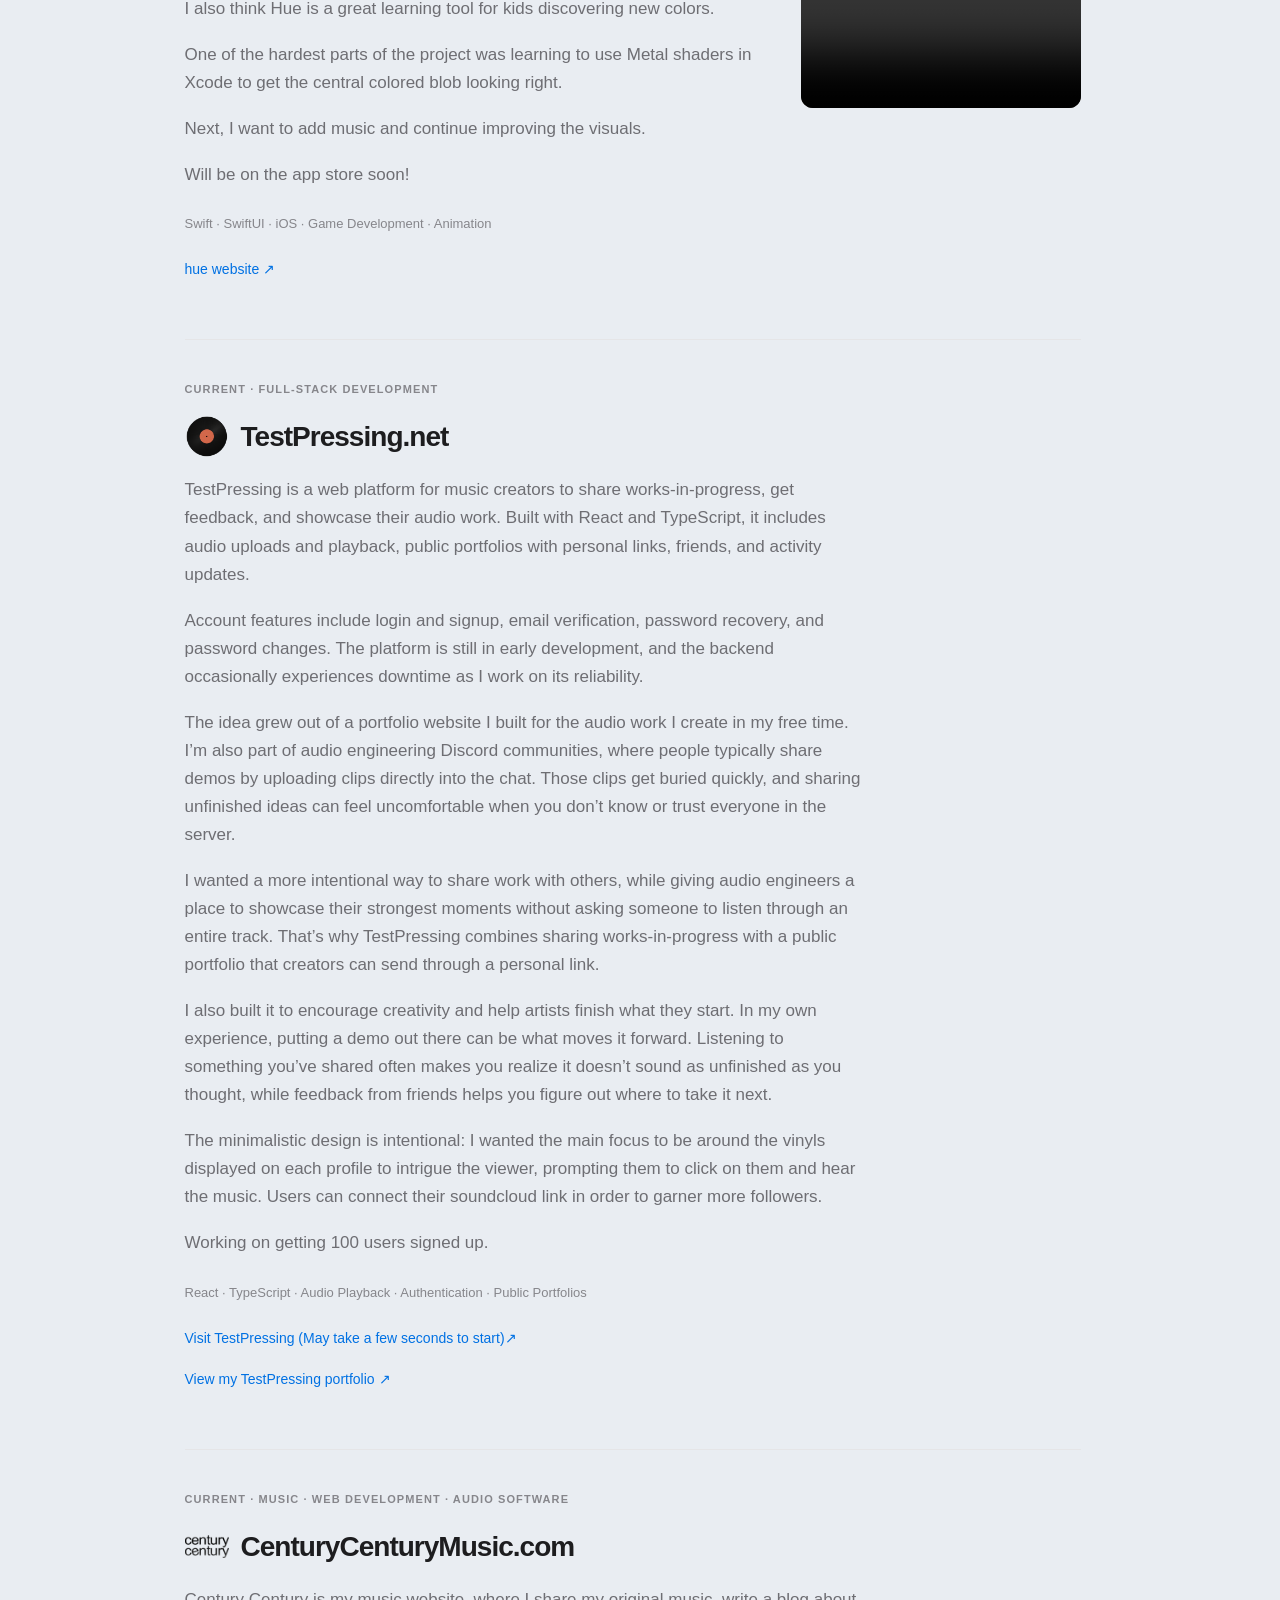
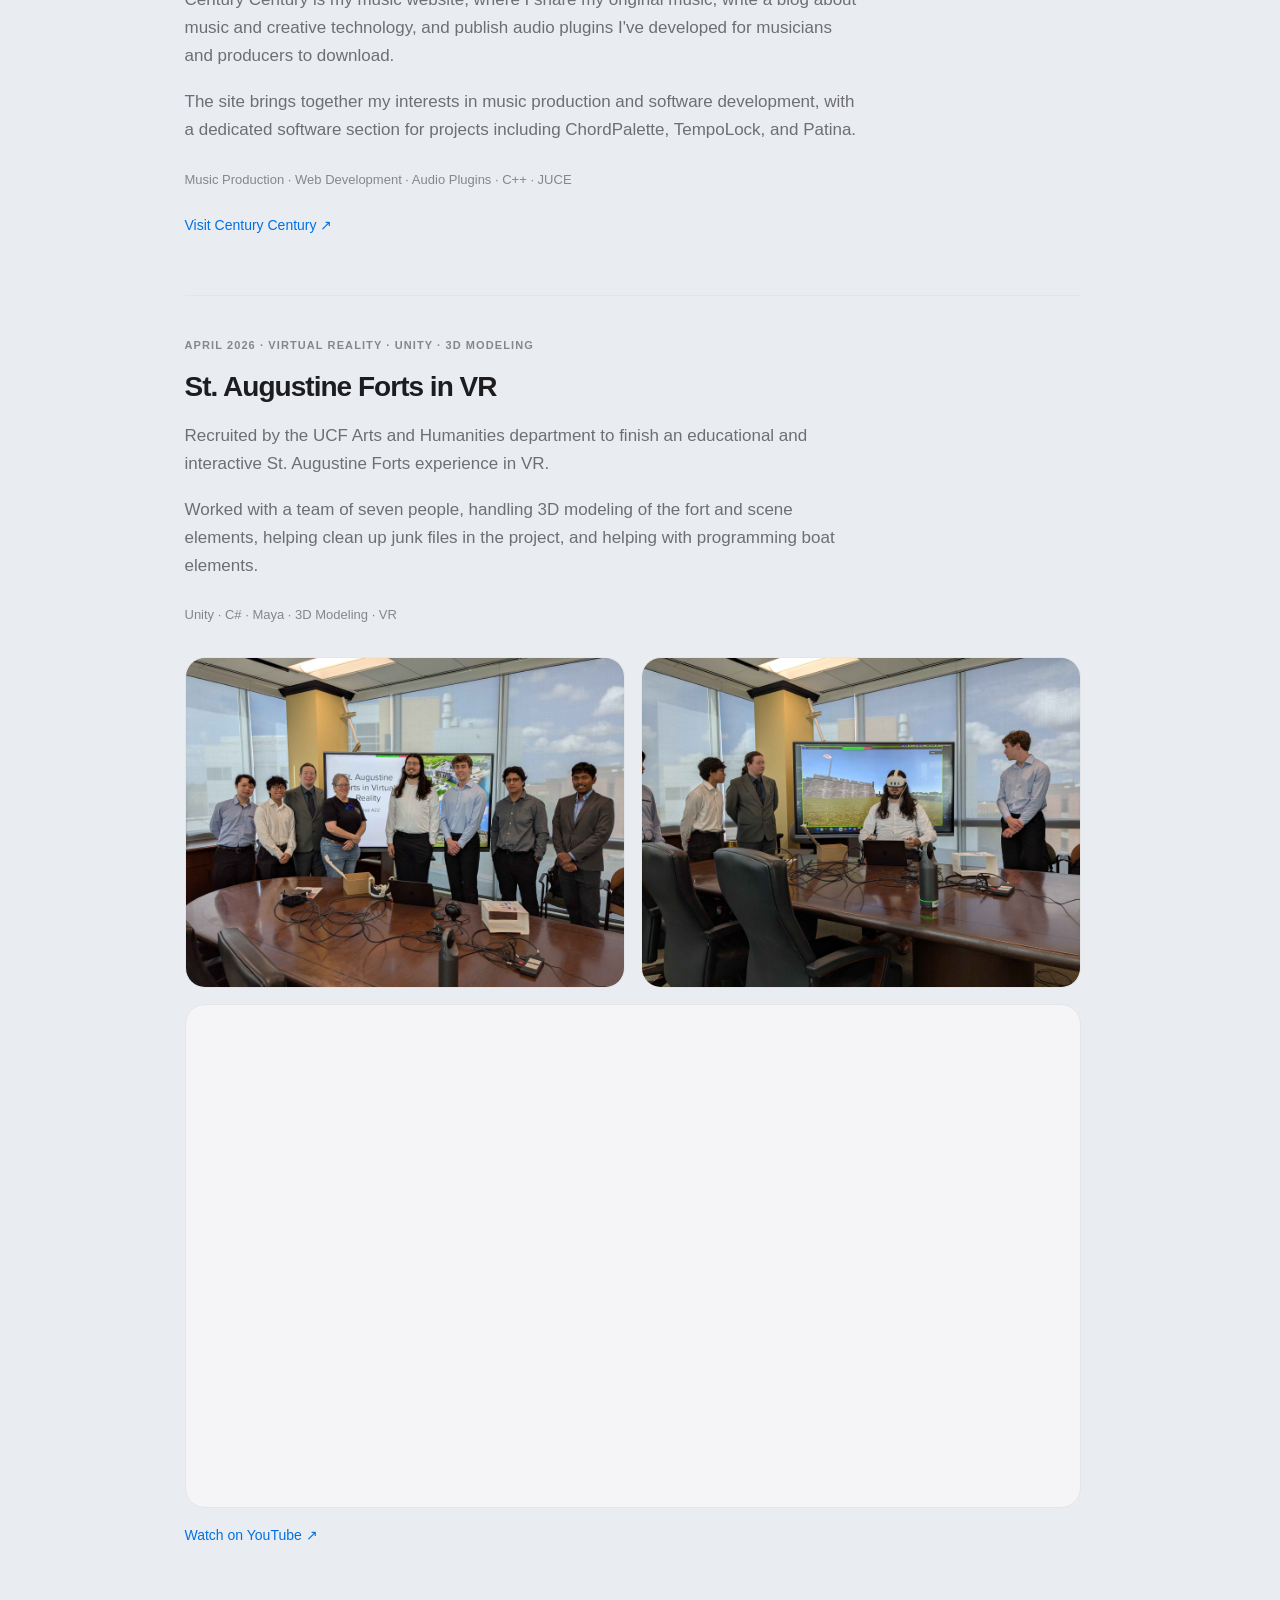
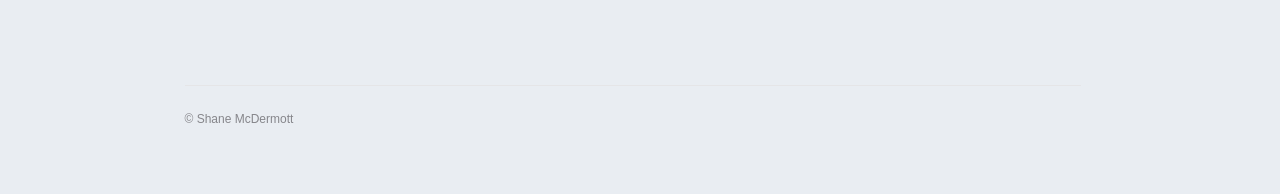
==== commit a327dde3: "update" ====
--- a/index.html
+++ b/index.html
@@ -1,14 +1,15 @@
 <!DOCTYPE html>
+
 <html lang="en">
- <head>
-  <meta charset="utf-8"/>
-  <meta content="width=device-width, initial-scale=1" name="viewport"/>
-  <meta content="Shane McDermott — software, music, and creative technology projects." name="description"/>
-  <title>
+<head>
+<meta charset="utf-8"/>
+<meta content="width=device-width, initial-scale=1" name="viewport"/>
+<meta content="Shane McDermott — software, music, and creative technology projects." name="description"/>
+<title>
    Shane McDermott — Projects
   </title>
-  <link href="apple.css" rel="stylesheet"/>
-  <style>
+<link href="apple.css" rel="stylesheet"/>
+<style>
    .project-title-with-icon { display: flex; align-items: center; gap: 12px; }
         .project-title-icon { width: 44px; height: 44px; object-fit: contain; flex-shrink: 0; border-radius: 10px; }
         @media (max-width: 600px) { .project-title-icon { width: 38px; height: 38px; } }
@@ -31,8 +32,7 @@
 html { scroll-behavior:smooth; }
 @media (prefers-reduced-motion:reduce) { html { scroll-behavior:auto; } }
   </style>
- </head>
-
+</head>
 <script>
 document.addEventListener("DOMContentLoaded", () =>
 {
@@ -69,123 +69,116 @@
     });
 });
 </script>
-
- <body>
-  <main id="top">
-
+<body>
+<main id="top">
 <header>
-    <h1>Shane McDermott</h1>
-
-    <div class="intro-group">
-        <p class="intro">
+<h1>Shane McDermott</h1>
+<div class="intro-group">
+<p class="intro">
             Hi, I'm Shane, a software developer and UCF Computer Science graduate from Orlando, Florida.
         </p>
-
-        <p class="intro">
+<p class="intro">
             I like making things, especially when they bring together my interests in technology, music, and design. I always get inspired by art, and I see software as another art form.
         </p>
-
-        <p class="intro">
+<p class="intro">
             I make music in my free time, which has inspired my interest in audio software development. Right now, I'm building plugins for digital audio workstations (DAWs) and exploring ways to make music production more accessible to children.
         </p>
-
-        <p class="intro">
-            Feel free to reach out for collaborations or project inquiries.
+<p class="intro">
+            I am always eager to learn new technologies. Feel free to reach out for collaborations or project inquiries.
         </p>
-    </div>
+</div>
 </header>
-
-   <section class="home-contact" id="contact">
-    <h2>
+<section class="home-contact" id="contact">
+<h2>
      Find me
     </h2>
-    <div class="links">
-     <a href="mailto:spmcder@gmail.com">
+<div class="links">
+<a href="mailto:spmcder@gmail.com">
       Email ↗
      </a>
-     <a download="Shane_McDermott_Resume.pdf" href="resume.pdf">
+<a download="Shane_McDermott_Resume.pdf" href="resume.pdf">
       Resume ↓
      </a>
-     <a href="https://github.com/shanemcder" rel="noopener noreferrer" target="_blank">
+<a href="https://github.com/shanemcder" rel="noopener noreferrer" target="_blank">
       GitHub ↗
      </a>
-     <a href="https://www.artstation.com/shanemcder" rel="noopener noreferrer" target="_blank">
+<a href="https://www.artstation.com/shanemcder" rel="noopener noreferrer" target="_blank">
       ArtStation ↗
      </a>
-    </div>
-   </section>
-   <section class="projects" id="projects">
-    <h2 class="projects-heading">
+</div>
+</section>
+<section class="projects" id="projects">
+<h2 class="projects-heading">
      Projects
     </h2>
-    <div aria-label="Project categories" class="project-tabs" role="tablist">
-     <button aria-controls="panel-featured" aria-selected="true" class="project-tab" id="tab-featured" role="tab" tabindex="0" type="button">
+<div aria-label="Project categories" class="project-tabs" role="tablist">
+<button aria-controls="panel-featured" aria-selected="true" class="project-tab" id="tab-featured" role="tab" tabindex="0" type="button">
       Featured Projects
      </button>
-     <button aria-controls="panel-other" aria-selected="false" class="project-tab" id="tab-other" role="tab" tabindex="-1" type="button">
+<button aria-controls="panel-other" aria-selected="false" class="project-tab" id="tab-other" role="tab" tabindex="-1" type="button">
       Other Projects
      </button>
-    </div>
-    <div aria-labelledby="tab-featured" class="project-panel" id="panel-featured" role="tabpanel">
-     <article>
-      <p class="category">
+</div>
+<div aria-labelledby="tab-featured" class="project-panel" id="panel-featured" role="tabpanel">
+<article class="project-side-by-side"><div class="project-content">
+<p class="category">
        October 2026 · iOS Game Development
       </p>
-      <h2 class="project-title-with-icon">
-       <img alt="" aria-hidden="true" class="project-title-icon" src="hue-app-icon.png"/>
+<h2 class="project-title-with-icon">
+<img alt="" aria-hidden="true" class="project-title-icon" src="hue-app-icon.png"/>
        Hue (app)
       </h2>
-      <p>
+<p>
        Hue is an iPhone game I built with SwiftUI. I had the idea for this game for a while now. The object is to match the color in the middle of the screen to the name of the color appearing on screen. As you hold the screen down, the color in the middle morphs through the spectrum. Release once you match the color to move on to the next level.
       </p>
-      <p>
+<p>
        As you progress, a more diverse set of color names unlocks. There are milestone animations at levels 10, 20, 30, and so on, and the visuals become increasingly dreamlike. I wanted to make not only a fun game, but also something captivating and entrancing—a relaxing little brain break.
       </p>
-      <p>
+<p>
        I also think Hue is a great learning tool for kids discovering new colors.
       </p>
-      <p>
+<p>
        One of the hardest parts of the project was learning to use Metal shaders in Xcode to get the central colored blob looking right.
       </p>
-      <p>
+<p>
        Next, I want to add music and continue improving the visuals.
       </p>
-      <p>
+<p>
         Will be on the app store soon!
       </p>
-      <p class="tools">
+<p class="tools">
        Swift · SwiftUI · iOS · Game Development · Animation
-      </p>
-      <div class="hue-demo-video" style="width:100%;max-width:340px;margin:24px auto;">
-       <video aria-label="hue gameplay demonstration" controls="" playsinline="" preload="metadata" style="display:block;width:100%;aspect-ratio:9 / 16;object-fit:contain;border-radius:12px;background:#e9dfcd;">
-        <source src="hue-demo.mp4" type="video/mp4"/>
+      </p><p class="video-link"><a href="https://shanemcder.github.io/hue/" rel="noopener noreferrer" target="_blank">hue website ↗</a></p>
+
+</div><div class="project-media"><div class="hue-demo-video" style="width:100%;max-width:340px;margin:24px auto;">
+<video aria-label="hue gameplay demonstration" controls="" playsinline="" preload="metadata" style="display:block;width:100%;aspect-ratio:9 / 16;object-fit:contain;border-radius:12px;background:#e9dfcd;">
+<source src="hue-demo.mp4" type="video/mp4"/>
         Your browser does not support embedded video.
        </video>
-      </div>
-     </article>
-     <article>
-      <p class="category">
+</div></div></article>
+<article>
+<p class="category">
        Current · Full-Stack Development
       </p>
-      <h2 class="project-title-with-icon">
-       <img alt="" aria-hidden="true" class="project-title-icon" src="test-pressing-disc.png"/>
+<h2 class="project-title-with-icon">
+<img alt="" aria-hidden="true" class="project-title-icon" src="test-pressing-disc.png"/>
        TestPressing.net
       </h2>
-      <p>
+<p>
        TestPressing is a web platform for music creators to share
                     works-in-progress, get feedback, and showcase their audio
                     work. Built with React and TypeScript, it includes audio
                     uploads and playback, public portfolios with personal
                     links, friends, and activity updates.
       </p>
-      <p>
+<p>
        Account features include login and signup, email
                     verification, password recovery, and password changes.
                     The platform is still in early development, and the
                     backend occasionally experiences downtime as I work
                     on its reliability.
       </p>
-      <p>
+<p>
        The idea grew out of a portfolio website I built for the
                     audio work I create in my free time. I’m also part of
                     audio engineering Discord communities, where people
@@ -194,7 +187,7 @@
                     unfinished ideas can feel uncomfortable when you don’t
                     know or trust everyone in the server.
       </p>
-      <p>
+<p>
        I wanted a more intentional way to share work with
                     others, while giving audio engineers a place to showcase
                     their strongest moments without asking someone to
@@ -202,7 +195,7 @@
                     combines sharing works-in-progress with a public
                     portfolio that creators can send through a personal link.
       </p>
-      <p>
+<p>
        I also built it to encourage creativity and help artists
                     finish what they start. In my own experience, putting a
                     demo out there can be what moves it forward. Listening
@@ -211,217 +204,213 @@
                     feedback from friends helps you figure out where to
                     take it next.
       </p>
-      <p>
+<p>
        The minimalistic design is intentional: I wanted the main focus
                     to be around the vinyls displayed on each profile to intrigue the viewer,
                     prompting them to click on them and hear the music. Users can connect their soundcloud link
                     in order to garner more followers.
       </p>
-      <p>
+<p>
        Working on getting 100 users signed up.
       </p>
-      <p class="tools">
+<p class="tools">
        React · TypeScript · Audio Playback · Authentication ·
                     Public Portfolios
       </p>
-      <p class="video-link">
-       <a href="https://testpressing.net" rel="noopener noreferrer" target="_blank">
+<p class="video-link">
+<a href="https://testpressing.net" rel="noopener noreferrer" target="_blank">
         Visit TestPressing (May take a few seconds to start)↗
        </a>
-      </p>
-      <p class="video-link">
-       <a href="https://testpressing.net/shane" rel="noopener noreferrer" target="_blank">
+</p>
+<p class="video-link">
+<a href="https://testpressing.net/shane" rel="noopener noreferrer" target="_blank">
         View my TestPressing portfolio ↗
        </a>
-      </p>
-     </article>
-     <article>
-      <p class="category">
+</p>
+</article>
+<article>
+<p class="category">
        Current · Music · Web Development · Audio Software
       </p>
-      <h2 class="project-title-with-icon">
-    <img
-        src="century-century-logo.png"
-        alt="Century Century logo"
-        class="project-title-icon"
-    >
+<h2 class="project-title-with-icon">
+<img alt="Century Century logo" class="project-title-icon" src="century-century-logo.png"/>
     CenturyCenturyMusic.com
 </h2>
-      <p>
+<p>
        Century Century is my music website, where I share my original music,
                     write a blog about music and creative technology, and publish audio
                     plugins I've developed for musicians and producers to download.
       </p>
-      <p>
+<p>
        The site brings together my interests in music production and
                     software development, with a dedicated software section for
                     projects including ChordPalette, TempoLock, and Patina.
       </p>
-      <p class="tools">
+<p class="tools">
        Music Production · Web Development · Audio Plugins · C++ · JUCE
       </p>
-      <p class="video-link">
-       <a href="https://centurycenturymusic.com" rel="noopener noreferrer" target="_blank">
+<p class="video-link">
+<a href="https://centurycenturymusic.com" rel="noopener noreferrer" target="_blank">
         Visit Century Century ↗
        </a>
-      </p>
-     </article>
-     <article>
-      <p class="category">
+</p>
+</article>
+<article>
+<p class="category">
        April 2026 · Virtual Reality · Unity · 3D Modeling
       </p>
-      <h2>
+<h2>
        St. Augustine Forts in VR
       </h2>
-      <p>
+<p>
        Recruited by the UCF Arts and Humanities department
                     to finish an educational and interactive St. Augustine
                     Forts experience in VR.
       </p>
-      <p>
+<p>
        Worked with a team of seven people, handling 3D modeling
                     of the fort and scene elements, helping clean up junk
                     files in the project, and helping with programming
                     boat elements.
       </p>
-      <p class="tools">
+<p class="tools">
        Unity · C# · Maya · 3D Modeling · VR
       </p>
-      <div class="project-gallery">
-       <figure>
-        <img alt="St. Augustine Forts in VR team presentation" loading="lazy" src="st-augustine-team.jpg"/>
-       </figure>
-       <figure>
-        <img alt="St. Augustine Forts in VR demonstration using a VR headset" loading="lazy" src="st-augustine-demo.jpg"/>
-       </figure>
-      </div>
-      <div class="project-video">
-       <iframe allow="accelerometer; autoplay; clipboard-write; encrypted-media; gyroscope; picture-in-picture; web-share" allowfullscreen="" loading="lazy" src="https://www.youtube.com/embed/9c4WUWfBVE4" title="St. Augustine Forts in VR">
-       </iframe>
-      </div>
-      <p class="video-link">
-       <a href="https://www.youtube.com/watch?v=9c4WUWfBVE4" rel="noopener noreferrer" target="_blank">
+<div class="project-gallery">
+<figure>
+<img alt="St. Augustine Forts in VR team presentation" loading="lazy" src="st-augustine-team.jpg">
+</img></figure>
+<figure>
+<img alt="St. Augustine Forts in VR demonstration using a VR headset" loading="lazy" src="st-augustine-demo.jpg"/>
+</figure>
+</div>
+<div class="project-video">
+<iframe allow="accelerometer; autoplay; clipboard-write; encrypted-media; gyroscope; picture-in-picture; web-share" allowfullscreen="" loading="lazy" src="https://www.youtube.com/embed/9c4WUWfBVE4" title="St. Augustine Forts in VR">
+</iframe>
+</div>
+<p class="video-link">
+<a href="https://www.youtube.com/watch?v=9c4WUWfBVE4" rel="noopener noreferrer" target="_blank">
         Watch on YouTube ↗
        </a>
-      </p>
-     </article>
-    </div>
-    <div aria-labelledby="tab-other" class="project-panel" hidden="" id="panel-other" role="tabpanel">
-     <article>
-      <p class="category">
+</p>
+</article>
+</div>
+<div aria-labelledby="tab-other" class="project-panel" hidden="" id="panel-other" role="tabpanel">
+<article class="project-side-by-side"><div class="project-content">
+<p class="category">
        October 2026 · iOS App Development
       </p>
-      <h2>
+<h2>
        TextShield
       </h2>
-      <p>
+<p>
        TextShield is an iPhone message-filtering app I built with Swift
                     and SwiftUI to help users filter unwanted text messages. Users
                     can maintain a custom list of blocked words and filter messages
                     from unknown senders that contain those terms.
       </p>
-      <p>
+<p>
        The app uses Apple's message filtering extension to evaluate
                     incoming messages, with a simple interface for managing filter
                     rules. I developed and tested it on an iPhone and am exploring
                     distribution through TestFlight.
       </p>
-      <p class="tools">
+<p class="tools">
        Swift · SwiftUI · iOS · Message Filtering · Xcode
       </p>
-      <div class="project-gallery">
-       <figure style="max-width: 300px; margin: 0 auto;">
-        <img alt="TextShield iPhone app screenshot" loading="lazy" src="textshield-screenshot.png" style="display:block;width:100%;height:auto;aspect-ratio:9 / 16;object-fit:contain;border-radius:22px;"/>
-       </figure>
-      </div>
-      <p class="video-link">
-       <a href="TEXTSHIELD_TESTFLIGHT_URL" rel="noopener noreferrer" target="_blank">
+
+<p class="video-link">
+<a href="TEXTSHIELD_TESTFLIGHT_URL" rel="noopener noreferrer" target="_blank">
         Download TextShield via TestFlight ↗
        </a>
-      </p>
-     </article>
-     <article>
-      <p class="category">
+</p>
+</div><div class="project-media"><div class="project-gallery">
+<figure style="max-width: 300px; margin: 0 auto;">
+<img alt="TextShield iPhone app screenshot" loading="lazy" src="textshield-screenshot.png" style="display:block;width:100%;height:auto;aspect-ratio:9 / 16;object-fit:contain;border-radius:22px;"/>
+</figure>
+</div></div></article>
+<article class="project-side-by-side"><div class="project-content">
+<p class="category">
        November 2025 · Android · Mobile Development
       </p>
-      <h2>
+<h2>
        Taskmaster
       </h2>
-      <p>
+<p>
        A native Android productivity application designed around
                     creating reusable tasks and choosing which tasks to focus
                     on each day.
       </p>
-      <p>
+<p>
        Built task creation and editing, categories, estimated
                     durations, daily task selection, completion tracking,
                     remaining-time calculations, and persistent local storage.
                     The interface also includes custom task states and a penguin
                     mascot that changes when the user completes their day.
       </p>
-      <p class="tools">
+<p class="tools">
        Android Studio · Java · Room · RecyclerView
       </p>
-      <div class="taskmaster-carousel">
-       <button aria-label="Previous Taskmaster screenshot" class="carousel-arrow carousel-prev" type="button">
+
+
+</div><div class="project-media"><div class="taskmaster-carousel">
+<button aria-label="Previous Taskmaster screenshot" class="carousel-arrow carousel-prev" type="button">
         ‹
        </button>
-       <div class="carousel-screen">
-        <img alt="Taskmaster Android application screenshot 1" id="taskmaster-image" src="taskmaster-1.png"/>
-       </div>
-       <button aria-label="Next Taskmaster screenshot" class="carousel-arrow carousel-next" type="button">
+<div class="carousel-screen">
+<img alt="Taskmaster Android application screenshot 1" id="taskmaster-image" src="taskmaster-1.png"/>
+</div>
+<button aria-label="Next Taskmaster screenshot" class="carousel-arrow carousel-next" type="button">
         ›
        </button>
-      </div>
-      <div aria-label="Taskmaster screenshots" class="carousel-dots">
-       <button aria-label="Screenshot 1" class="carousel-dot active" data-slide="0" type="button">
-       </button>
-       <button aria-label="Screenshot 2" class="carousel-dot" data-slide="1" type="button">
-       </button>
-       <button aria-label="Screenshot 3" class="carousel-dot" data-slide="2" type="button">
-       </button>
-       <button aria-label="Screenshot 4" class="carousel-dot" data-slide="3" type="button">
-       </button>
-       <button aria-label="Screenshot 5" class="carousel-dot" data-slide="4" type="button">
-       </button>
-       <button aria-label="Screenshot 6" class="carousel-dot" data-slide="5" type="button">
-       </button>
-       <button aria-label="Screenshot 7" class="carousel-dot" data-slide="6" type="button">
-       </button>
-       <button aria-label="Screenshot 8" class="carousel-dot" data-slide="7" type="button">
-       </button>
-      </div>
-     </article>
-     <article>
-      <p class="category">
+</div><div aria-label="Taskmaster screenshots" class="carousel-dots">
+<button aria-label="Screenshot 1" class="carousel-dot active" data-slide="0" type="button">
+</button>
+<button aria-label="Screenshot 2" class="carousel-dot" data-slide="1" type="button">
+</button>
+<button aria-label="Screenshot 3" class="carousel-dot" data-slide="2" type="button">
+</button>
+<button aria-label="Screenshot 4" class="carousel-dot" data-slide="3" type="button">
+</button>
+<button aria-label="Screenshot 5" class="carousel-dot" data-slide="4" type="button">
+</button>
+<button aria-label="Screenshot 6" class="carousel-dot" data-slide="5" type="button">
+</button>
+<button aria-label="Screenshot 7" class="carousel-dot" data-slide="6" type="button">
+</button>
+<button aria-label="Screenshot 8" class="carousel-dot" data-slide="7" type="button">
+</button>
+</div></div></article>
+<article>
+<p class="category">
        December 2024 · Full-Stack Web Development
       </p>
-      <h2>
+<h2>
        FitKnight
       </h2>
-      <p>
+<p>
        A full-stack fitness web application built around
                     challenges, rankings, user profiles, and social fitness
                     competition.
       </p>
-      <p>
+<p>
        Developed as a team project with a React frontend and
                     Express backend, using MongoDB for application data.
                     The platform allows users to participate in fitness
                     challenges, track their activity, view rankings, and
                     interact with personalized profiles.
       </p>
-      <p class="tools">
+<p class="tools">
        React · TypeScript · Node.js · Express · MongoDB
       </p>
-     </article>
-    </div>
-   </section>
-   <footer>
+</article>
+</div>
+</section>
+<footer>
     © Shane McDermott
    </footer>
-  </main>
-  <script>
+</main>
+<script>
    const taskmasterImages = [
             "taskmaster-1.png",
             "taskmaster-2.png",
@@ -507,7 +496,7 @@
             { passive: true }
         );
   </script>
-  <script>
+<script>
    (() => {
             const tabs = Array.from(document.querySelectorAll('.project-tab'));
             const panels = Array.from(document.querySelectorAll('.project-panel'));
@@ -530,6 +519,5 @@
             });
         })();
   </script>
- </body>
+</body>
 </html>
-
--- a/apple.css
+++ b/apple.css
@@ -603,3 +603,41 @@
 header .intro:last-of-type {
   margin-bottom: 0;
 }
+
+
+/* Side-by-side project presentations */
+.project-side-by-side {
+  display: grid;
+  grid-template-columns: minmax(0, 1fr) minmax(220px, 280px);
+  column-gap: 44px;
+  align-items: start;
+}
+.project-side-by-side .project-content { min-width: 0; }
+.project-side-by-side .project-media { min-width: 0; width: 100%; }
+.project-side-by-side .project-media .hue-demo-video {
+  width: 100% !important;
+  max-width: 280px !important;
+  margin: 0 auto !important;
+}
+.project-side-by-side .project-media .project-gallery {
+  display: block;
+  margin: 0;
+}
+.project-side-by-side .project-media .project-gallery figure {
+  width: 100%;
+  max-width: 280px !important;
+}
+.project-side-by-side .project-media .project-gallery img {
+  width: 100%; height: auto; aspect-ratio: auto; object-fit: contain;
+}
+.project-side-by-side .project-media .taskmaster-carousel {
+  gap: 8px; margin-top: 0;
+}
+.project-side-by-side .project-media .carousel-arrow {
+  width: 30px; height: 30px; font-size: 24px;
+}
+.project-side-by-side .project-media .carousel-screen { min-width: 0; }
+@media (max-width: 700px) {
+  .project-side-by-side { grid-template-columns: 1fr; row-gap: 24px; }
+  .project-side-by-side .project-media { max-width: 340px; margin: 0 auto; }
+}
